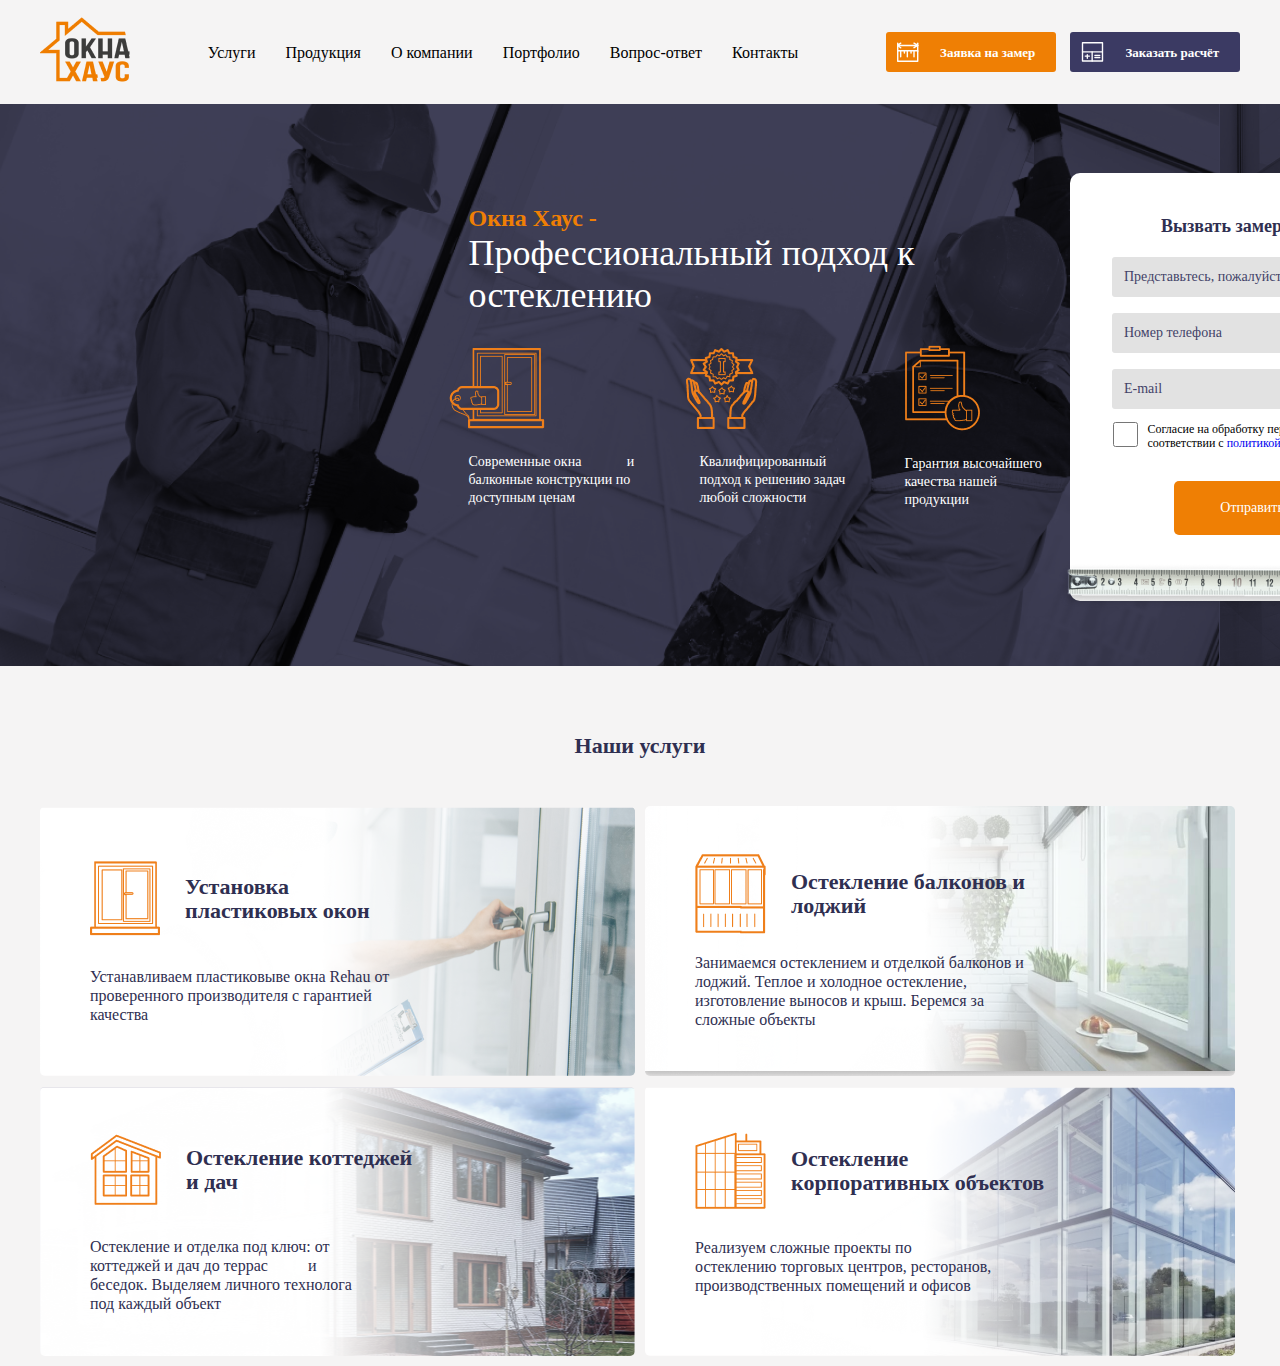
==== index.html @ d195add2 "refactor hw8" ====
<!doctype html>
<html lang="en">
<head>
    <meta charset="UTF-8">
    <meta name="viewport"
          content="width=device-width, user-scalable=no, initial-scale=1.0, maximum-scale=1.0, minimum-scale=1.0">
    <meta http-equiv="X-UA-Compatible" content="ie=edge">
    <title>Document</title>
    <link rel="stylesheet" href="./css/styles.css">
</head>
<body>
<header class="header">
    <div class="container">
        <div class="head ">
            <div class="logo"><img src="./img/1.png"></div>
            <nav class="navigation general">
                <a class="services general" href="#">Услуги</a>
                <a class="services general" href="#">Продукция</a>
                <a class="services general" href="#">О компании</a>
                <a class="services general" href="#">Портфолио</a>
                <a class="services general" href="#">Вопрос-ответ</a>
                <a class="services general" href="#">Контакты</a>
            </nav>
            <div class="icon general">
                <button class="measuring general"><img src="./img/1.svg"><span
                        class="measuring_text">Заявка на замер</span>
                </button>
                <button class="calculation general"><img src="./img/2.svg"><span class="calculation_text">Заказать расчёт</span>
                </button>
            </div>
        </div>
    </div>
</header>
<div class="barrel general">
    <div class="screensaver general">
        <div class="screensaver_left general">
            <div class="group general column">
                <div class="general__title-wrap">
                    <div class="head_text">Окна Хаус -
                        <br/>
                        <span class="head_text_differences">Профессиональный подход к остеклению</span>
                    </div>
                </div>
                <div class="general__items">
                    <div class="general__item">
                        <div><img class="pin" src="./img_1/3.png" alt=""></div>
                        <div><p class="p_text_1 advertisement">Современные окна&nbsp;&nbsp;&nbsp;&nbsp;&nbsp;&nbsp;&nbsp;&nbsp;&nbsp;&nbsp;&nbsp;&nbsp;
                            и балконные конструкции
                            по доступным ценам
                        </p></div>
                    </div>
                    <div class="general__item">
                        <div><img class="pin" src="./img_1/4.png" alt=""></div>
                        <div><p class="p_text_2 advertisement">Квалифицированный
                            подход к решению задач
                            любой сложности
                        </p></div>
                    </div>
                    <div class="general__item">
                        <div><img class="pin" src="./img_1/5.png" alt=""></div>
                        <div><p class="p_text_3 advertisement">Гарантия
                            высочайшего качества
                            нашей продукции
                        </p></div>
                    </div>
                </div>
            </div>
        </div>
        <div class="screensaver_right general"></div>
        <div class="window general">
            <div class="window_head x">Вызвать замерщика на дом</div>
            <div class="">
                <form action="">
                    <input class="form" type="text" value="Представьтесь, пожалуйста">
                </form>
            </div>
            <div class="">
                <form action="">
                    <input class="form" type="tel" value="Номер телефона">
                </form>
            </div>
            <div class="">
                <form action="">
                    <input class="form" type="email" value="E-mail">
                </form>
            </div>
            <div class="block_consent_to_processing general">
                <form class="" action="">
                    <input class="checkbox_consent_to_processing" type="checkbox">
                </form>
                <p class="consent_to_processing">Согласие на обработку персональных данных&nbsp;&nbsp;&nbsp;&nbsp;
                    &nbsp;&nbsp;&nbsp;&nbsp;&nbsp;&nbsp;&nbsp;&nbsp;&nbsp;&nbsp;&nbsp;&nbsp;&nbsp;&nbsp;&nbsp;&nbsp;
                    в соответствии с <a href="#"> политикой конфиденциальности</a></p>
            </div>
            <button type="submit" class="send_request">Отправить заявку</button>
            <div class="img_roulette"><img src="./img_1/6.png"></div>
            <div class="img_roulette_1"><img src="./img_1/7.png"></div>
        </div>
    </div>
</div>
<main class="main general">
    <div class="container">
        <section class="services-main">
            <h2 class="heading">Наши услуги</h2>
            <div class="banner general">
                <div class="banner_content top-left general">
                    <div class="left_part general_properties"><img class="imagery" src="./img/6.png">
                        <div>
                            <p class="header" style="width: 240px">Установка пластиковых окон</p>
                        </div>
                    </div>
                    <div class="indent_text">
                        <p class="text a">Устанавливаем пластиковыве окна
                            Rehau от проверенного производителя
                            с гарантией качества</p>
                    </div>
                </div>
                <div class="banner_content top-right">
                    <div class="right_part general_properties"><img class="imagery" src="./img/7.png">
                        <div>
                            <p class="header" style="width: 240px">Остекление балконов и лоджий</p>
                        </div>
                    </div>
                    <div class="indent_text">
                        <p class="text b">Занимаемся остеклением и отделкой
                            балконов и лоджий. Теплое и холодное
                            остекление, изготовление выносов и
                            крыш. Беремся за сложные объекты</p>
                    </div>
                </div>
                <div class="banner_content bottom-left">
                    <div class="left_part_bottom general_properties"><img class="imagery" src="./img/8.png">
                        <div>
                            <p class="header" style="width: 240px">Остекление коттеджей и дач</p>
                        </div>
                    </div>
                    <div class="indent_text">
                        <p class="text c">Остекление и отделка под ключ:
                            от коттеджей и дач до террас&nbsp;&nbsp;&nbsp;&nbsp;&nbsp;&nbsp;&nbsp;&nbsp;&nbsp; и
                            беседок. Выделяем личного
                            технолога под каждый объект</p>
                    </div>
                </div>
                <div class="banner_content bottom-right">
                    <div class="right_part_bottom general_properties"><img class="imagery" src="./img/9.png">
                        <div>
                            <p class="header" style="width: 280px">Остекление корпоративных объектов</p>
                        </div>
                    </div>
                    <div class="indent_text">
                        <p class="text d">Реализуем сложные проекты
                            по остеклению торговых центров,
                            ресторанов, производственных помещений
                            и офисов</p>
                    </div>
                </div>
            </div>
        </section>
    </div>
</main>
</body>
</html>
---- css/styles.css ----
* {
    margin: 0;
    padding: 0;
}

body {
    background-color: rgba(206, 201, 201, 0.2);
}

.general {
    display: flex;
}

.column {
    flex-direction: column;
    align-items: flex-start!important;
    margin-top: 100px;
}

.general__items {
    display: flex;
    align-items: center;
}

.general__item {
    margin-right: 10px;
}

.general__item:last-child {
    margin-right: 0;
}

.head {
    display: flex;
    justify-content: space-between;
}

.logo {
    margin-right: 45px;
    padding: 17px 0 17px;
}

.container {
    width: 1200px;
    margin: 0 auto;
}

.navigation {
    justify-content: space-between;
    margin-right: 25px;
}

.services {
    align-items: center;
    margin-right: 30px;
    font-family: Roboto;
    font-style: normal;
    font-weight: 400;
    font-size: 16px;
    line-height: 19px;
    color: black;
}

.services:hover {
    border-top: 3px solid #ef7f04;
    color: #ef7f04;
}

.icon {
    justify-content: space-around;
    align-items: center;
}

.measuring, .calculation {
    justify-content: space-around;
    align-items: center;
    width: 170px;
    height: 40px;
    font-family: Roboto;
    font-style: normal;
    font-weight: 700;
    font-size: 13px;
    line-height: 15px;
    color: white;
    border-radius: 3px;
    border-style: none;
}

.measuring {
    margin-right: 14px;
    background: #ef7f04;
}

.calculation {
    background: #3b3a63;
}

.measuring_text {
    padding-right: 10px;
}

.calculation_text {
    padding-right: 10px;
}

a {
    text-decoration: none;
}

.barrel {
    position: relative;
    width: 1920px;
    margin: 0 auto;
}

.screensaver_left {
    justify-content: flex-end;
    width: 1219px;
    height: 562px;
    background: url("../img_1/1.png");
    background-repeat: no-repeat;
    background-color: #3f3f57;
    background-blend-mode: multiply;
}

.screensaver_right {
    width: 701px;
    height: 562px;
    background: url("../img_1/2.png");
    background-repeat: no-repeat;
    background-color: #3f3f57;
    background-blend-mode: multiply;
}

.head_text {
    padding-left: 20px;
    width: 470px;
    height: 126px;
    font-family: Roboto;
    font-style: normal;
    font-weight: 700;
    font-size: 24px;
    line-height: 28px;
    color: #ef7f04;
}

.head_text_differences {
    font-family: Roboto;
    font-style: normal;
    font-weight: 100;
    font-size: 36px;
    line-height: 42px;
    color: white;
}

.advertisement {
    height: 60px;
    font-family: Roboto;
    font-style: normal;
    font-weight: 300;
    font-size: 14px;
    line-height: 18px;
    color: white;
}

.p_text_1 {
    margin: 0 25px 0 20px;
    width: 170px;
}

.p_text_2 {
    margin: 0 30px 0 15px;
    width: 165px;
}

.p_text_3 {
    width: 151px;
}

.group {
    flex-wrap: wrap;
    align-items: center;
    align-content: center;
    width: 700px;
    position: relative;
    left: -90px;
}

.pin {
    margin-right: 130px;
    margin-top: 15px;
    margin-bottom: 20px;
}

.window {
    box-sizing: border-box;
    position: absolute;
    top: 69px;
    right: 444px;
    flex-direction: column;
    align-items: center;
    padding-top: 43px;
    width: 406px;
    height: 428px;
    background-color: white;
    border-radius: 10px
}

.window_head {
    margin-bottom: 12px;
    font-family: Roboto;
    font-style: normal;
    font-weight: 700;
    font-size: 18px;
    line-height: 21px;
    color: #2f2f51;
}

.img_roulette {
    position: absolute;
    left: -87px;
    top: 350px;
}

.img_roulette_1 {
    position: absolute;
    left: 82.3%;
    top: 89.3%;
}

.form {
    box-sizing: border-box;
    margin: 8px;
    padding-left: 12px;
    width: 322px;
    height: 40px;
    font-family: Roboto;
    font-style: normal;
    font-weight: 350;
    font-size: 14px;
    line-height: 16px;
    color: #424268;
    background: #e2e2e2;
    border-radius: 3px;
    border: none;
}

.block_consent_to_processing {
    justify-content: center;
    box-sizing: border-box;
    position: relative;
    left: 18px;
    top: 5px;
}

.checkbox_consent_to_processing {
    margin-right: 10px;
    width: 25px;
    height: 25px;
}

.consent_to_processing {
    width: 322px;
    font-family: Roboto;
    font-style: normal;
    font-weight: 400;
    font-size: 12px;
    line-height: 14px;
    color: black;
}

.send_request {
    position: relative;
    top: 35px;
    width: 199px;
    height: 54px;
    font-family: Roboto;
    font-style: normal;
    font-weight: 500;
    font-size: 14px;
    line-height: 16px;
    color: white;
    background: #ef7f04;
    border-radius: 5px;
    border: none;
}

.container {
    width: 1200px;
    margin: 0 auto;
}

.heading {
    margin-top: 68px;
    margin-bottom: 48px;
    text-align: center;
}

.heading, .header {
    font-family: Roboto;
    font-style: normal;
    font-weight: 700;
    font-size: 22px;
    line-height: 24px;
    color: #2f2f51;
}

.text {
    font-family: Roboto;
    font-style: normal;
    font-weight: 400;
    font-size: 16px;
    line-height: 19px;
    color: #2f2f51;
}

.indent_text {
    margin-left: 50px;
}

.imagery {
    margin-right: 25px;
}

.main {
    flex-direction: column;
    align-items: center;
}

.banner {
    flex-wrap: wrap;
}

.banner_content {
    flex-direction: column;
    margin: 0 10px 10px 0;
    background-repeat: no-repeat;
    background-position: center;
    width: 50%;
    height: 270px;
    border-radius: 5px;
}

.banner_content:nth-of-type(2n) {
    margin-right: 0;
    width: calc(50% - 10px);
}

.banner_content:nth-of-type(2n + 1) {
    width: calc(50% - 5px);
}

.general_properties {
    display: flex;
    align-items: center;
}

.left_part {
    margin-top: 55px;
    margin-left: 50px;
    margin-bottom: 31px;
}

.right_part {
    margin-top: 48px;
    margin-left: 50px;
    margin-bottom: 19px;
}

.left_part_bottom {
    margin-top: 48px;
    margin-left: 50px;
    margin-bottom: 32px;
}

.right_part_bottom {
    margin-top: 46px;
    margin-left: 50px;
    margin-bottom: 29px;
}

.top-left {
    background-image: url('../img/2.png');
}

.top-right {
    background-image: url('../img/3.png');
}

.bottom-left {
    background-image: url('../img/4.png');
}

.bottom-right {
    background-image: url('../img/5.png');
}

.a {
    width: 300px;
}

.b {
    width: 330px;
}

.c {
    width: 265px;
}

.d {
    width: 300px;
}
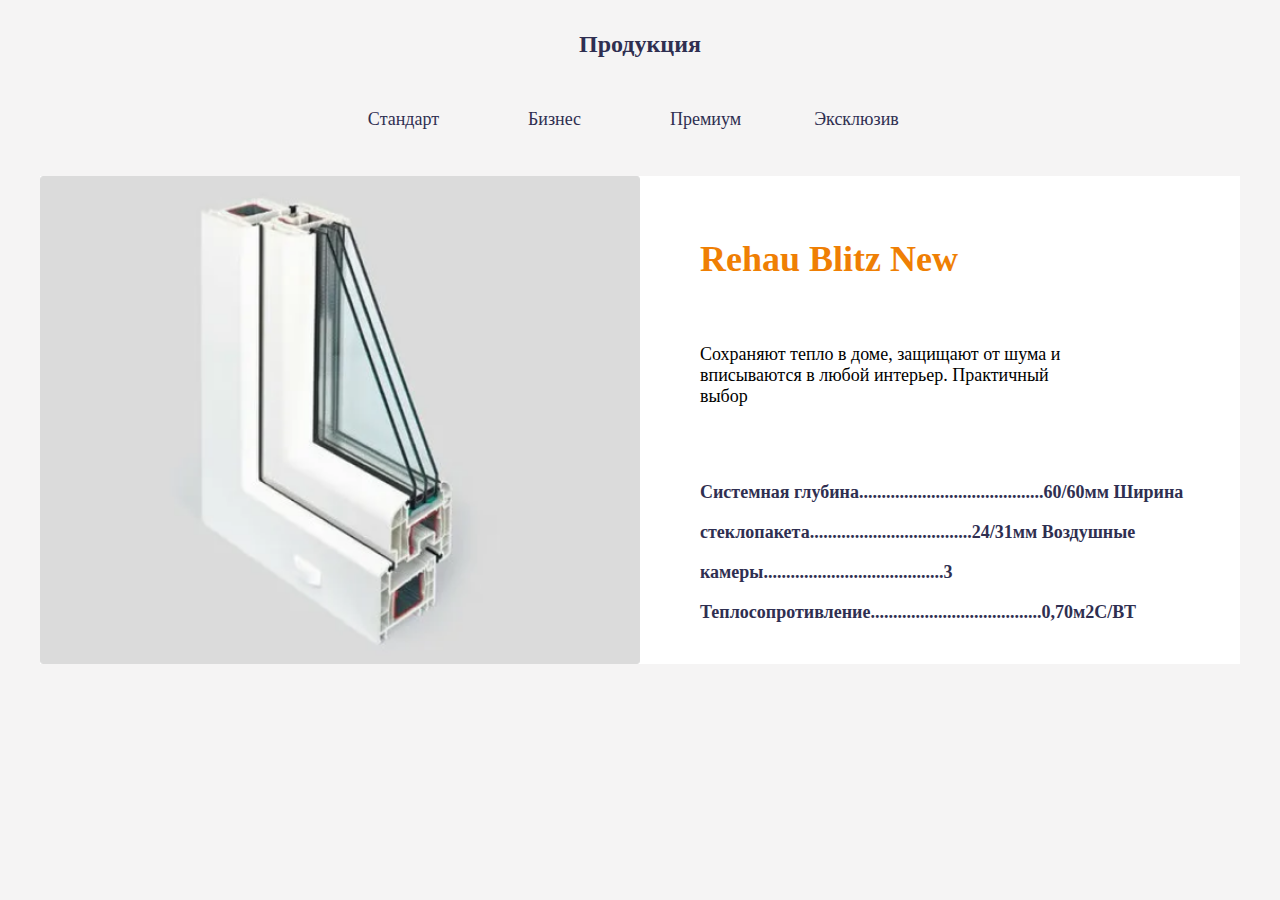
==== commit ab6d3985: "домашняя работа_9" ====
--- a/index.html
+++ b/index.html
@@ -9,154 +9,31 @@
     <link rel="stylesheet" href="./css/styles.css">
 </head>
 <body>
-<header class="header">
-    <div class="container">
-        <div class="head ">
-            <div class="logo"><img src="./img/1.png"></div>
-            <nav class="navigation general">
-                <a class="services general" href="#">Услуги</a>
-                <a class="services general" href="#">Продукция</a>
-                <a class="services general" href="#">О компании</a>
-                <a class="services general" href="#">Портфолио</a>
-                <a class="services general" href="#">Вопрос-ответ</a>
-                <a class="services general" href="#">Контакты</a>
-            </nav>
-            <div class="icon general">
-                <button class="measuring general"><img src="./img/1.svg"><span
-                        class="measuring_text">Заявка на замер</span>
-                </button>
-                <button class="calculation general"><img src="./img/2.svg"><span class="calculation_text">Заказать расчёт</span>
-                </button>
-            </div>
+<section class="box">
+    <div class="box-header">
+        <h1 class="box-header__heading">Продукция</h1>
+        <nav class="box-header__navigation">
+            <button class="box-header__navigation-option box-header__navigation-option_hover">Стандарт</button>
+            <button class="box-header__navigation-option box-header__navigation-option_hover">Бизнес</button>
+            <button class="box-header__navigation-option box-header__navigation-option_hover">Премиум</button>
+            <button class="box-header__navigation-option box-header__navigation-option_hover">Эксклюзив</button>
+        </nav>
+    </div>
+    <div class="img-specific">
+        <img class="img-specific-img" src="img/1.png">
+        <div class="img-specific-specific">
+            <h1 class="img-specific-specific__header">Rehau Blitz New</h1>
+            <p class="img-specific-specific__text">Сохраняют тепло в доме, защищают от шума и вписываются в любой
+                интерьер. Практичный выбор
+            </p>
+            <p class="img-specific-specific__spec">
+                Системная глубина.........................................60/60мм
+                Ширина стеклопакета....................................24/31мм
+                Воздушные камеры........................................3
+                Теплосопротивление......................................0,70м2С/ВТ
+            </p>
         </div>
     </div>
-</header>
-<div class="barrel general">
-    <div class="screensaver general">
-        <div class="screensaver_left general">
-            <div class="group general column">
-                <div class="general__title-wrap">
-                    <div class="head_text">Окна Хаус -
-                        <br/>
-                        <span class="head_text_differences">Профессиональный подход к остеклению</span>
-                    </div>
-                </div>
-                <div class="general__items">
-                    <div class="general__item">
-                        <div><img class="pin" src="./img_1/3.png" alt=""></div>
-                        <div><p class="p_text_1 advertisement">Современные окна&nbsp;&nbsp;&nbsp;&nbsp;&nbsp;&nbsp;&nbsp;&nbsp;&nbsp;&nbsp;&nbsp;&nbsp;
-                            и балконные конструкции
-                            по доступным ценам
-                        </p></div>
-                    </div>
-                    <div class="general__item">
-                        <div><img class="pin" src="./img_1/4.png" alt=""></div>
-                        <div><p class="p_text_2 advertisement">Квалифицированный
-                            подход к решению задач
-                            любой сложности
-                        </p></div>
-                    </div>
-                    <div class="general__item">
-                        <div><img class="pin" src="./img_1/5.png" alt=""></div>
-                        <div><p class="p_text_3 advertisement">Гарантия
-                            высочайшего качества
-                            нашей продукции
-                        </p></div>
-                    </div>
-                </div>
-            </div>
-        </div>
-        <div class="screensaver_right general"></div>
-        <div class="window general">
-            <div class="window_head x">Вызвать замерщика на дом</div>
-            <div class="">
-                <form action="">
-                    <input class="form" type="text" value="Представьтесь, пожалуйста">
-                </form>
-            </div>
-            <div class="">
-                <form action="">
-                    <input class="form" type="tel" value="Номер телефона">
-                </form>
-            </div>
-            <div class="">
-                <form action="">
-                    <input class="form" type="email" value="E-mail">
-                </form>
-            </div>
-            <div class="block_consent_to_processing general">
-                <form class="" action="">
-                    <input class="checkbox_consent_to_processing" type="checkbox">
-                </form>
-                <p class="consent_to_processing">Согласие на обработку персональных данных&nbsp;&nbsp;&nbsp;&nbsp;
-                    &nbsp;&nbsp;&nbsp;&nbsp;&nbsp;&nbsp;&nbsp;&nbsp;&nbsp;&nbsp;&nbsp;&nbsp;&nbsp;&nbsp;&nbsp;&nbsp;
-                    в соответствии с <a href="#"> политикой конфиденциальности</a></p>
-            </div>
-            <button type="submit" class="send_request">Отправить заявку</button>
-            <div class="img_roulette"><img src="./img_1/6.png"></div>
-            <div class="img_roulette_1"><img src="./img_1/7.png"></div>
-        </div>
-    </div>
-</div>
-<main class="main general">
-    <div class="container">
-        <section class="services-main">
-            <h2 class="heading">Наши услуги</h2>
-            <div class="banner general">
-                <div class="banner_content top-left general">
-                    <div class="left_part general_properties"><img class="imagery" src="./img/6.png">
-                        <div>
-                            <p class="header" style="width: 240px">Установка пластиковых окон</p>
-                        </div>
-                    </div>
-                    <div class="indent_text">
-                        <p class="text a">Устанавливаем пластиковыве окна
-                            Rehau от проверенного производителя
-                            с гарантией качества</p>
-                    </div>
-                </div>
-                <div class="banner_content top-right">
-                    <div class="right_part general_properties"><img class="imagery" src="./img/7.png">
-                        <div>
-                            <p class="header" style="width: 240px">Остекление балконов и лоджий</p>
-                        </div>
-                    </div>
-                    <div class="indent_text">
-                        <p class="text b">Занимаемся остеклением и отделкой
-                            балконов и лоджий. Теплое и холодное
-                            остекление, изготовление выносов и
-                            крыш. Беремся за сложные объекты</p>
-                    </div>
-                </div>
-                <div class="banner_content bottom-left">
-                    <div class="left_part_bottom general_properties"><img class="imagery" src="./img/8.png">
-                        <div>
-                            <p class="header" style="width: 240px">Остекление коттеджей и дач</p>
-                        </div>
-                    </div>
-                    <div class="indent_text">
-                        <p class="text c">Остекление и отделка под ключ:
-                            от коттеджей и дач до террас&nbsp;&nbsp;&nbsp;&nbsp;&nbsp;&nbsp;&nbsp;&nbsp;&nbsp; и
-                            беседок. Выделяем личного
-                            технолога под каждый объект</p>
-                    </div>
-                </div>
-                <div class="banner_content bottom-right">
-                    <div class="right_part_bottom general_properties"><img class="imagery" src="./img/9.png">
-                        <div>
-                            <p class="header" style="width: 280px">Остекление корпоративных объектов</p>
-                        </div>
-                    </div>
-                    <div class="indent_text">
-                        <p class="text d">Реализуем сложные проекты
-                            по остеклению торговых центров,
-                            ресторанов, производственных помещений
-                            и офисов</p>
-                    </div>
-                </div>
-            </div>
-        </section>
-    </div>
-</main>
+</section>
 </body>
 </html>--- a/css/styles.css
+++ b/css/styles.css
@@ -7,406 +7,101 @@
     background-color: rgba(206, 201, 201, 0.2);
 }
 
-.general {
+.box {
     display: flex;
-}
-
-.column {
     flex-direction: column;
-    align-items: flex-start!important;
-    margin-top: 100px;
-}
-
-.general__items {
-    display: flex;
-    align-items: center;
-}
-
-.general__item {
-    margin-right: 10px;
-}
-
-.general__item:last-child {
-    margin-right: 0;
-}
-
-.head {
-    display: flex;
-    justify-content: space-between;
-}
-
-.logo {
-    margin-right: 45px;
-    padding: 17px 0 17px;
-}
-
-.container {
     width: 1200px;
     margin: 0 auto;
 }
 
-.navigation {
-    justify-content: space-between;
-    margin-right: 25px;
+.box-header {
+    display: flex;
+    flex-direction: column;
+
 }
 
-.services {
-    align-items: center;
-    margin-right: 30px;
-    font-family: Roboto;
-    font-style: normal;
-    font-weight: 400;
-    font-size: 16px;
-    line-height: 19px;
-    color: black;
-}
-
-.services:hover {
-    border-top: 3px solid #ef7f04;
-    color: #ef7f04;
-}
-
-.icon {
-    justify-content: space-around;
-    align-items: center;
-}
-
-.measuring, .calculation {
-    justify-content: space-around;
-    align-items: center;
-    width: 170px;
-    height: 40px;
-    font-family: Roboto;
-    font-style: normal;
-    font-weight: 700;
-    font-size: 13px;
-    line-height: 15px;
-    color: white;
-    border-radius: 3px;
-    border-style: none;
-}
-
-.measuring {
-    margin-right: 14px;
-    background: #ef7f04;
-}
-
-.calculation {
-    background: #3b3a63;
-}
-
-.measuring_text {
-    padding-right: 10px;
-}
-
-.calculation_text {
-    padding-right: 10px;
-}
-
-a {
-    text-decoration: none;
-}
-
-.barrel {
-    position: relative;
-    width: 1920px;
-    margin: 0 auto;
-}
-
-.screensaver_left {
-    justify-content: flex-end;
-    width: 1219px;
-    height: 562px;
-    background: url("../img_1/1.png");
-    background-repeat: no-repeat;
-    background-color: #3f3f57;
-    background-blend-mode: multiply;
-}
-
-.screensaver_right {
-    width: 701px;
-    height: 562px;
-    background: url("../img_1/2.png");
-    background-repeat: no-repeat;
-    background-color: #3f3f57;
-    background-blend-mode: multiply;
-}
-
-.head_text {
-    padding-left: 20px;
-    width: 470px;
-    height: 126px;
+.box-header__heading {
+    text-align: center;
+    margin: 30px 0 42px;
     font-family: Roboto;
     font-style: normal;
     font-weight: 700;
     font-size: 24px;
     line-height: 28px;
-    color: #ef7f04;
+    color: #2f2f51;
 }
 
-.head_text_differences {
+.box-header__navigation {
+    display: flex;
+    justify-content: center;
+    margin-bottom: 37px;
+}
+
+.box-header__navigation-option {
+    margin-right: 20px;
+    width: 131px;
+    height: 39px;
+    background-color: rgba(245, 241, 241, 0.1);
+    border: none;
     font-family: Roboto;
     font-style: normal;
-    font-weight: 100;
-    font-size: 36px;
-    line-height: 42px;
-    color: white;
-}
-
-.advertisement {
-    height: 60px;
-    font-family: Roboto;
-    font-style: normal;
-    font-weight: 300;
-    font-size: 14px;
-    line-height: 18px;
-    color: white;
-}
-
-.p_text_1 {
-    margin: 0 25px 0 20px;
-    width: 170px;
-}
-
-.p_text_2 {
-    margin: 0 30px 0 15px;
-    width: 165px;
-}
-
-.p_text_3 {
-    width: 151px;
-}
-
-.group {
-    flex-wrap: wrap;
-    align-items: center;
-    align-content: center;
-    width: 700px;
-    position: relative;
-    left: -90px;
-}
-
-.pin {
-    margin-right: 130px;
-    margin-top: 15px;
-    margin-bottom: 20px;
-}
-
-.window {
-    box-sizing: border-box;
-    position: absolute;
-    top: 69px;
-    right: 444px;
-    flex-direction: column;
-    align-items: center;
-    padding-top: 43px;
-    width: 406px;
-    height: 428px;
-    background-color: white;
-    border-radius: 10px
-}
-
-.window_head {
-    margin-bottom: 12px;
-    font-family: Roboto;
-    font-style: normal;
-    font-weight: 700;
+    font-weight: 400;
     font-size: 18px;
     line-height: 21px;
     color: #2f2f51;
 }
 
-.img_roulette {
-    position: absolute;
-    left: -87px;
-    top: 350px;
+.box-header__navigation-option_hover:hover {
+    background: #ef7f04;
+    border-radius: 3px;
+    color: white;
 }
 
-.img_roulette_1 {
-    position: absolute;
-    left: 82.3%;
-    top: 89.3%;
+.img-specific {
+    display: flex;
+    background: white;
 }
 
-.form {
+.img-specific-img {
+    width: 50%;
+}
+
+.img-specific-specific {
+    display: flex;
+    flex-direction: column;
+    justify-content: space-around;
     box-sizing: border-box;
-    margin: 8px;
-    padding-left: 12px;
-    width: 322px;
-    height: 40px;
+    padding: 30px 0 0 60px;
+    width: 50%;
+}
+
+.img-specific-specific__header {
     font-family: Roboto;
     font-style: normal;
-    font-weight: 350;
-    font-size: 14px;
-    line-height: 16px;
-    color: #424268;
-    background: #e2e2e2;
-    border-radius: 3px;
-    border: none;
+    font-weight: 700;
+    font-size: 36px;
+    line-height: 42px;
+    color: #ef7f04;
 }
 
-.block_consent_to_processing {
-    justify-content: center;
-    box-sizing: border-box;
-    position: relative;
-    left: 18px;
-    top: 5px;
-}
-
-.checkbox_consent_to_processing {
-    margin-right: 10px;
-    width: 25px;
-    height: 25px;
-}
-
-.consent_to_processing {
-    width: 322px;
+.img-specific-specific__text {
+    width: 390px;
     font-family: Roboto;
     font-style: normal;
-    font-weight: 400;
-    font-size: 12px;
-    line-height: 14px;
+    font-weight: 300;
+    font-size: 18px;
+    line-height: 21px;
     color: black;
 }
 
-.send_request {
-    position: relative;
-    top: 35px;
-    width: 199px;
-    height: 54px;
-    font-family: Roboto;
-    font-style: normal;
-    font-weight: 500;
-    font-size: 14px;
-    line-height: 16px;
-    color: white;
-    background: #ef7f04;
-    border-radius: 5px;
-    border: none;
-}
-
-.container {
-    width: 1200px;
-    margin: 0 auto;
-}
-
-.heading {
-    margin-top: 68px;
-    margin-bottom: 48px;
-    text-align: center;
-}
-
-.heading, .header {
+.img-specific-specific__spec {
+    width: 500px;
     font-family: Roboto;
     font-style: normal;
     font-weight: 700;
-    font-size: 22px;
-    line-height: 24px;
+    font-size: 18px;
+    line-height: 40px;
     color: #2f2f51;
 }
 
-.text {
-    font-family: Roboto;
-    font-style: normal;
-    font-weight: 400;
-    font-size: 16px;
-    line-height: 19px;
-    color: #2f2f51;
-}
 
-.indent_text {
-    margin-left: 50px;
-}
-
-.imagery {
-    margin-right: 25px;
-}
-
-.main {
-    flex-direction: column;
-    align-items: center;
-}
-
-.banner {
-    flex-wrap: wrap;
-}
-
-.banner_content {
-    flex-direction: column;
-    margin: 0 10px 10px 0;
-    background-repeat: no-repeat;
-    background-position: center;
-    width: 50%;
-    height: 270px;
-    border-radius: 5px;
-}
-
-.banner_content:nth-of-type(2n) {
-    margin-right: 0;
-    width: calc(50% - 10px);
-}
-
-.banner_content:nth-of-type(2n + 1) {
-    width: calc(50% - 5px);
-}
-
-.general_properties {
-    display: flex;
-    align-items: center;
-}
-
-.left_part {
-    margin-top: 55px;
-    margin-left: 50px;
-    margin-bottom: 31px;
-}
-
-.right_part {
-    margin-top: 48px;
-    margin-left: 50px;
-    margin-bottom: 19px;
-}
-
-.left_part_bottom {
-    margin-top: 48px;
-    margin-left: 50px;
-    margin-bottom: 32px;
-}
-
-.right_part_bottom {
-    margin-top: 46px;
-    margin-left: 50px;
-    margin-bottom: 29px;
-}
-
-.top-left {
-    background-image: url('../img/2.png');
-}
-
-.top-right {
-    background-image: url('../img/3.png');
-}
-
-.bottom-left {
-    background-image: url('../img/4.png');
-}
-
-.bottom-right {
-    background-image: url('../img/5.png');
-}
-
-.a {
-    width: 300px;
-}
-
-.b {
-    width: 330px;
-}
-
-.c {
-    width: 265px;
-}
-
-.d {
-    width: 300px;
-}
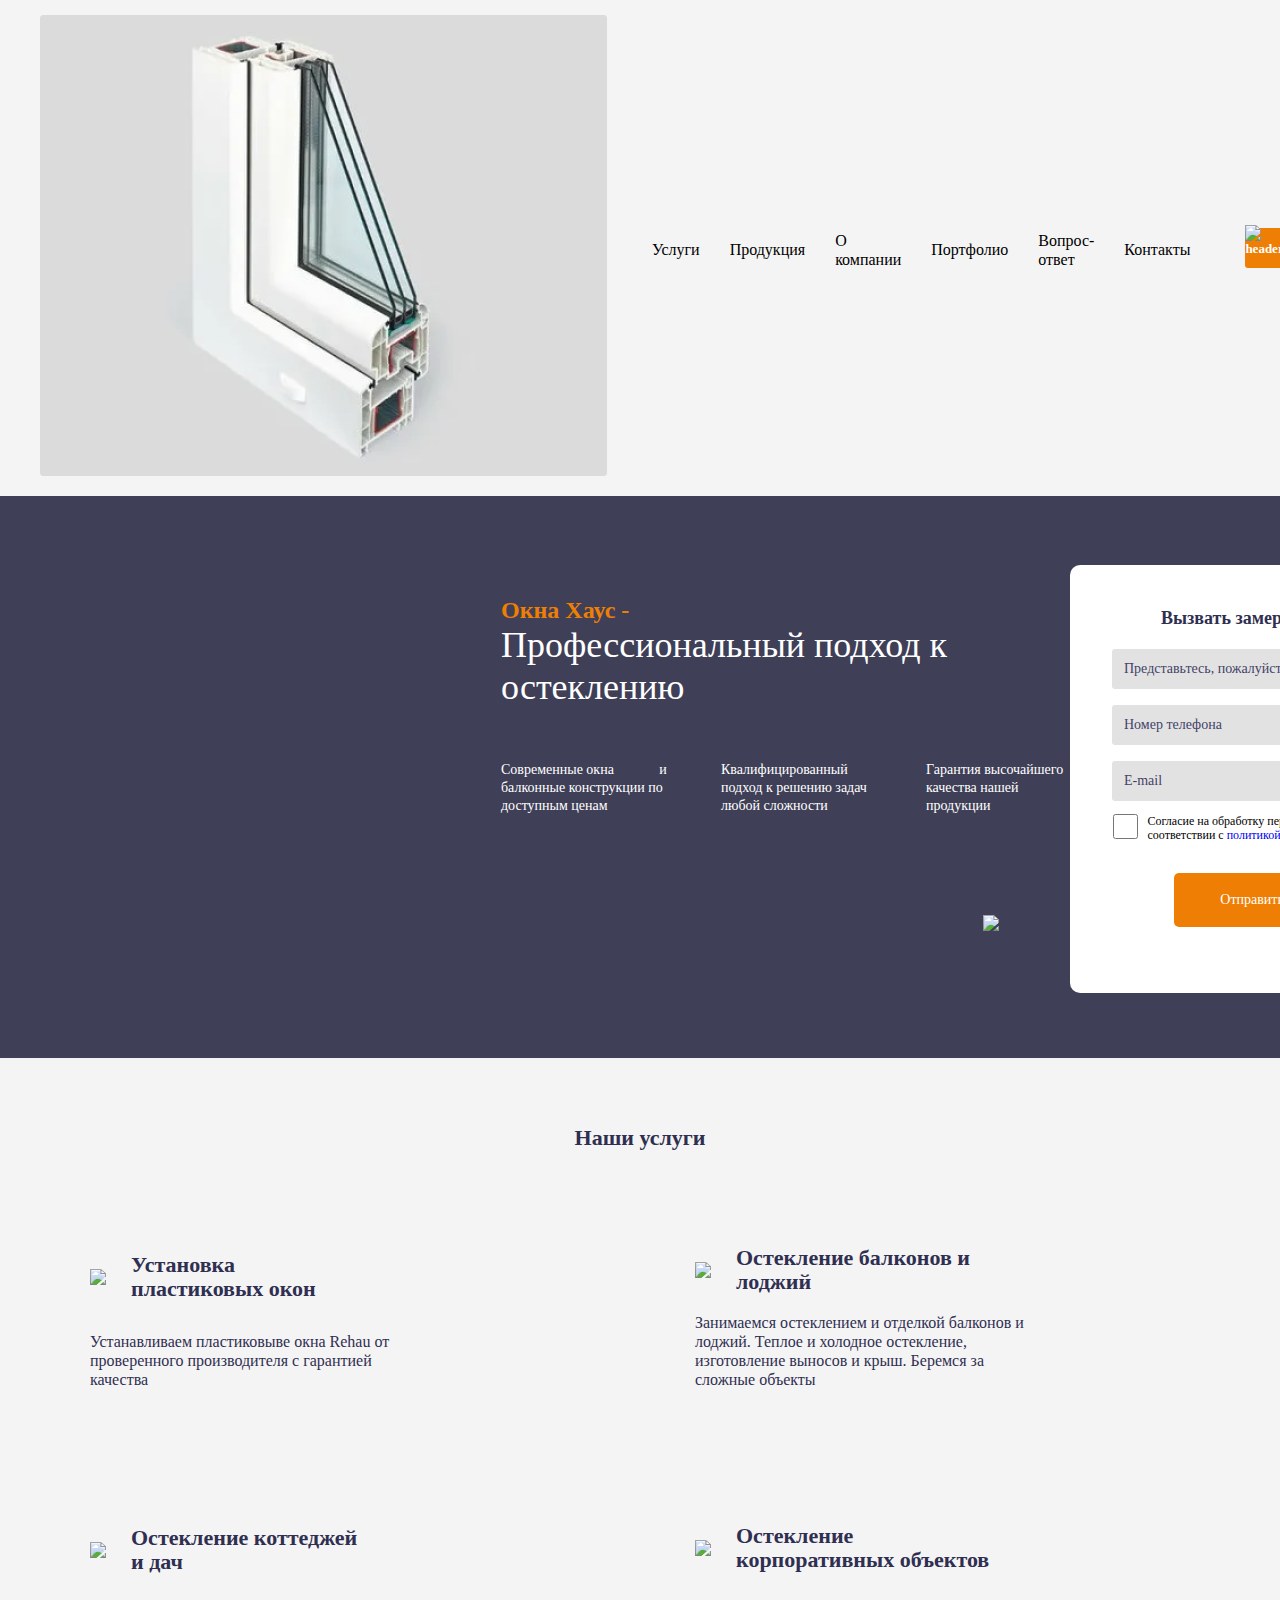
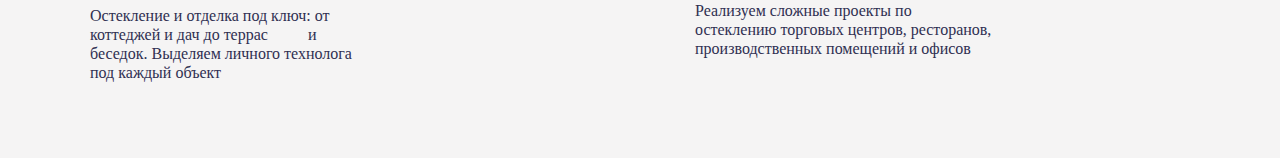
==== commit 76a7c675: "refactor header" ====
--- a/index.html
+++ b/index.html
@@ -9,31 +9,160 @@
     <link rel="stylesheet" href="./css/styles.css">
 </head>
 <body>
-<section class="box">
-    <div class="box-header">
-        <h1 class="box-header__heading">Продукция</h1>
-        <nav class="box-header__navigation">
-            <button class="box-header__navigation-option box-header__navigation-option_hover">Стандарт</button>
-            <button class="box-header__navigation-option box-header__navigation-option_hover">Бизнес</button>
-            <button class="box-header__navigation-option box-header__navigation-option_hover">Премиум</button>
-            <button class="box-header__navigation-option box-header__navigation-option_hover">Эксклюзив</button>
-        </nav>
-    </div>
-    <div class="img-specific">
-        <img class="img-specific-img" src="img/1.png">
-        <div class="img-specific-specific">
-            <h1 class="img-specific-specific__header">Rehau Blitz New</h1>
-            <p class="img-specific-specific__text">Сохраняют тепло в доме, защищают от шума и вписываются в любой
-                интерьер. Практичный выбор
-            </p>
-            <p class="img-specific-specific__spec">
-                Системная глубина.........................................60/60мм
-                Ширина стеклопакета....................................24/31мм
-                Воздушные камеры........................................3
-                Теплосопротивление......................................0,70м2С/ВТ
-            </p>
+<header class="header">
+    <div class="container">
+        <div class="header__wrapper">
+            <div class="header__logo"><img src="./img/1.png"></div>
+            <nav class="header__navigation">
+                <a class="header__navigation-services" href="#">Услуги</a>
+                <a class="header__navigation-services" href="#">Продукция</a>
+                <a class="header__navigation-services" href="#">О компании</a>
+                <a class="header__navigation-services" href="#">Портфолио</a>
+                <a class="header__navigation-services" href="#">Вопрос-ответ</a>
+                <a class="header__navigation-services" href="#">Контакты</a>
+            </nav>
+            <div class="header__icon">
+                <button class="header__measuring header__measuring--orange">
+                    <img alt="header__measuring-image" src="./img/1.svg">
+                    <span
+                        class="header__measuring-text">Заявка на замер
+                    </span>
+                </button>
+                <button class="header__measuring header__measuring--purple">
+                    <img alt="header__measuring-image" src="./img/2.svg">
+                    <span class="header__measuring-text">Заказать расчёт
+                    </span>
+                </button>
+            </div>
         </div>
     </div>
-</section>
+</header>
+<div class="barrel general">
+    <div class="screensaver general">
+        <div class="screensaver_left general">
+            <div class="group general column">
+                <div class="general__title-wrap">
+                    <div class="head_text">Окна Хаус -
+                        <br/>
+                        <span class="head_text_differences">Профессиональный подход к остеклению</span>
+                    </div>
+                </div>
+                <div class="general__items">
+                    <div class="general__item">
+                        <div><img class="pin" src="./img_1/3.png" alt=""></div>
+                        <div><p class="p_text_1 advertisement">Современные окна&nbsp;&nbsp;&nbsp;&nbsp;&nbsp;&nbsp;&nbsp;&nbsp;&nbsp;&nbsp;&nbsp;&nbsp;
+                            и балконные конструкции
+                            по доступным ценам
+                        </p></div>
+                    </div>
+                    <div class="general__item">
+                        <div><img class="pin" src="./img_1/4.png" alt=""></div>
+                        <div><p class="p_text_2 advertisement">Квалифицированный
+                            подход к решению задач
+                            любой сложности
+                        </p></div>
+                    </div>
+                    <div class="general__item">
+                        <div><img class="pin" src="./img_1/5.png" alt=""></div>
+                        <div><p class="p_text_3 advertisement">Гарантия
+                            высочайшего качества
+                            нашей продукции
+                        </p></div>
+                    </div>
+                </div>
+            </div>
+        </div>
+        <div class="screensaver_right general"></div>
+        <div class="window general">
+            <div class="window_head x">Вызвать замерщика на дом</div>
+            <div class="">
+                <form action="">
+                    <input class="form" type="text" value="Представьтесь, пожалуйста">
+                </form>
+            </div>
+            <div class="">
+                <form action="">
+                    <input class="form" type="tel" value="Номер телефона">
+                </form>
+            </div>
+            <div class="">
+                <form action="">
+                    <input class="form" type="email" value="E-mail">
+                </form>
+            </div>
+            <div class="block_consent_to_processing general">
+                <form class="" action="">
+                    <input class="checkbox_consent_to_processing" type="checkbox">
+                </form>
+                <p class="consent_to_processing">Согласие на обработку персональных данных&nbsp;&nbsp;&nbsp;&nbsp;
+                    &nbsp;&nbsp;&nbsp;&nbsp;&nbsp;&nbsp;&nbsp;&nbsp;&nbsp;&nbsp;&nbsp;&nbsp;&nbsp;&nbsp;&nbsp;&nbsp;
+                    в соответствии с <a href="#"> политикой конфиденциальности</a></p>
+            </div>
+            <button type="submit" class="send_request">Отправить заявку</button>
+            <div class="img_roulette"><img src="./img_1/6.png"></div>
+            <div class="img_roulette_1"><img src="./img_1/7.png"></div>
+        </div>
+    </div>
+</div>
+<main class="main general">
+    <div class="container">
+        <section class="services-main">
+            <h2 class="heading">Наши услуги</h2>
+            <div class="banner general">
+                <div class="banner_content top-left general">
+                    <div class="left_part general_properties"><img class="imagery" src="./img/6.png">
+                        <div>
+                            <p class="header" style="width: 240px">Установка пластиковых окон</p>
+                        </div>
+                    </div>
+                    <div class="indent_text">
+                        <p class="text a">Устанавливаем пластиковыве окна
+                            Rehau от проверенного производителя
+                            с гарантией качества</p>
+                    </div>
+                </div>
+                <div class="banner_content top-right">
+                    <div class="right_part general_properties"><img class="imagery" src="./img/7.png">
+                        <div>
+                            <p class="header" style="width: 240px">Остекление балконов и лоджий</p>
+                        </div>
+                    </div>
+                    <div class="indent_text">
+                        <p class="text b">Занимаемся остеклением и отделкой
+                            балконов и лоджий. Теплое и холодное
+                            остекление, изготовление выносов и
+                            крыш. Беремся за сложные объекты</p>
+                    </div>
+                </div>
+                <div class="banner_content bottom-left">
+                    <div class="left_part_bottom general_properties"><img class="imagery" src="./img/8.png">
+                        <div>
+                            <p class="header" style="width: 240px">Остекление коттеджей и дач</p>
+                        </div>
+                    </div>
+                    <div class="indent_text">
+                        <p class="text c">Остекление и отделка под ключ:
+                            от коттеджей и дач до террас&nbsp;&nbsp;&nbsp;&nbsp;&nbsp;&nbsp;&nbsp;&nbsp;&nbsp; и
+                            беседок. Выделяем личного
+                            технолога под каждый объект</p>
+                    </div>
+                </div>
+                <div class="banner_content bottom-right">
+                    <div class="right_part_bottom general_properties"><img class="imagery" src="./img/9.png">
+                        <div>
+                            <p class="header" style="width: 280px">Остекление корпоративных объектов</p>
+                        </div>
+                    </div>
+                    <div class="indent_text">
+                        <p class="text d">Реализуем сложные проекты
+                            по остеклению торговых центров,
+                            ресторанов, производственных помещений
+                            и офисов</p>
+                    </div>
+                </div>
+            </div>
+        </section>
+    </div>
+</main>
 </body>
 </html>--- a/css/styles.css
+++ b/css/styles.css
@@ -7,101 +7,410 @@
     background-color: rgba(206, 201, 201, 0.2);
 }
 
-.box {
-    display: flex;
+.general {
+    display: flex;
+}
+
+.column {
     flex-direction: column;
+    align-items: flex-start!important;
+    margin-top: 100px;
+}
+
+.general__items {
+    display: flex;
+    align-items: center;
+}
+
+.general__item {
+    margin-right: 10px;
+}
+
+.general__item:last-child {
+    margin-right: 0;
+}
+
+.header__wrapper {
+    display: flex;
+    align-items: center;
+    justify-content: space-between;
+}
+
+.header__logo {
+    margin-right: 45px;
+    padding: 15px 0 15px;
+}
+
+.container {
     width: 1200px;
     margin: 0 auto;
 }
 
-.box-header {
-    display: flex;
-    flex-direction: column;
-
-}
-
-.box-header__heading {
-    text-align: center;
-    margin: 30px 0 42px;
+.header__navigation {
+    display: flex;
+    justify-content: space-between;
+    height: 100px;
+    margin-right: 25px;
+}
+
+.header__navigation-services {
+    display: flex;
+    align-items: center;
+    margin-right: 30px;
+    font-family: Roboto;
+    font-style: normal;
+    font-weight: 400;
+    font-size: 16px;
+    line-height: 19px;
+    color: black;
+    border-top: 3px solid transparent;
+}
+
+.header__navigation-services:hover {
+    border-top: 3px solid #ef7f04;
+    color: #ef7f04;
+}
+
+.header__icon {
+    display: flex;
+    justify-content: space-around;
+    align-items: center;
+}
+
+.header__measuring {
+    display: flex;
+    justify-content: space-around;
+    align-items: center;
+    width: 170px;
+    height: 40px;
+    font-family: Roboto;
+    font-style: normal;
+    font-weight: 700;
+    font-size: 13px;
+    line-height: 15px;
+    color: white;
+    border-radius: 3px;
+    border-style: none;
+}
+
+
+.header__measuring--orange {
+    margin-right: 14px;
+    background: #ef7f04;
+}
+
+.header__measuring--purple {
+    background: #3b3a63;
+}
+
+.header__measuring-text {
+    padding-right: 10px;
+}
+
+a {
+    text-decoration: none;
+}
+
+.barrel {
+    position: relative;
+    width: 1920px;
+    margin: 0 auto;
+}
+
+.screensaver_left {
+    justify-content: flex-end;
+    width: 1219px;
+    height: 562px;
+    background: url("../img_1/1.png");
+    background-repeat: no-repeat;
+    background-color: #3f3f57;
+    background-blend-mode: multiply;
+}
+
+.screensaver_right {
+    width: 701px;
+    height: 562px;
+    background: url("../img_1/2.png");
+    background-repeat: no-repeat;
+    background-color: #3f3f57;
+    background-blend-mode: multiply;
+}
+
+.head_text {
+    padding-left: 20px;
+    width: 470px;
+    height: 126px;
     font-family: Roboto;
     font-style: normal;
     font-weight: 700;
     font-size: 24px;
     line-height: 28px;
-    color: #2f2f51;
-}
-
-.box-header__navigation {
-    display: flex;
-    justify-content: center;
-    margin-bottom: 37px;
-}
-
-.box-header__navigation-option {
-    margin-right: 20px;
-    width: 131px;
-    height: 39px;
-    background-color: rgba(245, 241, 241, 0.1);
-    border: none;
-    font-family: Roboto;
-    font-style: normal;
-    font-weight: 400;
+    color: #ef7f04;
+}
+
+.head_text_differences {
+    font-family: Roboto;
+    font-style: normal;
+    font-weight: 100;
+    font-size: 36px;
+    line-height: 42px;
+    color: white;
+}
+
+.advertisement {
+    height: 60px;
+    font-family: Roboto;
+    font-style: normal;
+    font-weight: 300;
+    font-size: 14px;
+    line-height: 18px;
+    color: white;
+}
+
+.p_text_1 {
+    margin: 0 25px 0 20px;
+    width: 170px;
+}
+
+.p_text_2 {
+    margin: 0 30px 0 15px;
+    width: 165px;
+}
+
+.p_text_3 {
+    width: 151px;
+}
+
+.group {
+    flex-wrap: wrap;
+    align-items: center;
+    align-content: center;
+    width: 700px;
+    position: relative;
+    left: -90px;
+}
+
+.pin {
+    margin-right: 130px;
+    margin-top: 15px;
+    margin-bottom: 20px;
+}
+
+.window {
+    box-sizing: border-box;
+    position: absolute;
+    top: 69px;
+    right: 444px;
+    flex-direction: column;
+    align-items: center;
+    padding-top: 43px;
+    width: 406px;
+    height: 428px;
+    background-color: white;
+    border-radius: 10px
+}
+
+.window_head {
+    margin-bottom: 12px;
+    font-family: Roboto;
+    font-style: normal;
+    font-weight: 700;
     font-size: 18px;
     line-height: 21px;
     color: #2f2f51;
 }
 
-.box-header__navigation-option_hover:hover {
+.img_roulette {
+    position: absolute;
+    left: -87px;
+    top: 350px;
+}
+
+.img_roulette_1 {
+    position: absolute;
+    left: 82.3%;
+    top: 89.3%;
+}
+
+.form {
+    box-sizing: border-box;
+    margin: 8px;
+    padding-left: 12px;
+    width: 322px;
+    height: 40px;
+    font-family: Roboto;
+    font-style: normal;
+    font-weight: 350;
+    font-size: 14px;
+    line-height: 16px;
+    color: #424268;
+    background: #e2e2e2;
+    border-radius: 3px;
+    border: none;
+}
+
+.block_consent_to_processing {
+    justify-content: center;
+    box-sizing: border-box;
+    position: relative;
+    left: 18px;
+    top: 5px;
+}
+
+.checkbox_consent_to_processing {
+    margin-right: 10px;
+    width: 25px;
+    height: 25px;
+}
+
+.consent_to_processing {
+    width: 322px;
+    font-family: Roboto;
+    font-style: normal;
+    font-weight: 400;
+    font-size: 12px;
+    line-height: 14px;
+    color: black;
+}
+
+.send_request {
+    position: relative;
+    top: 35px;
+    width: 199px;
+    height: 54px;
+    font-family: Roboto;
+    font-style: normal;
+    font-weight: 500;
+    font-size: 14px;
+    line-height: 16px;
+    color: white;
     background: #ef7f04;
-    border-radius: 3px;
-    color: white;
-}
-
-.img-specific {
-    display: flex;
-    background: white;
-}
-
-.img-specific-img {
+    border-radius: 5px;
+    border: none;
+}
+
+.container {
+    width: 1200px;
+    margin: 0 auto;
+}
+
+.heading {
+    margin-top: 68px;
+    margin-bottom: 48px;
+    text-align: center;
+}
+
+.heading, .header {
+    font-family: Roboto;
+    font-style: normal;
+    font-weight: 700;
+    font-size: 22px;
+    line-height: 24px;
+    color: #2f2f51;
+}
+
+.text {
+    font-family: Roboto;
+    font-style: normal;
+    font-weight: 400;
+    font-size: 16px;
+    line-height: 19px;
+    color: #2f2f51;
+}
+
+.indent_text {
+    margin-left: 50px;
+}
+
+.imagery {
+    margin-right: 25px;
+}
+
+.main {
+    flex-direction: column;
+    align-items: center;
+}
+
+.banner {
+    flex-wrap: wrap;
+}
+
+.banner_content {
+    flex-direction: column;
+    margin: 0 10px 10px 0;
+    background-repeat: no-repeat;
+    background-position: center;
     width: 50%;
-}
-
-.img-specific-specific {
-    display: flex;
-    flex-direction: column;
-    justify-content: space-around;
-    box-sizing: border-box;
-    padding: 30px 0 0 60px;
-    width: 50%;
-}
-
-.img-specific-specific__header {
-    font-family: Roboto;
-    font-style: normal;
-    font-weight: 700;
-    font-size: 36px;
-    line-height: 42px;
-    color: #ef7f04;
-}
-
-.img-specific-specific__text {
-    width: 390px;
-    font-family: Roboto;
-    font-style: normal;
-    font-weight: 300;
-    font-size: 18px;
-    line-height: 21px;
-    color: black;
-}
-
-.img-specific-specific__spec {
-    width: 500px;
-    font-family: Roboto;
-    font-style: normal;
-    font-weight: 700;
-    font-size: 18px;
-    line-height: 40px;
-    color: #2f2f51;
-}
-
-
+    height: 270px;
+    border-radius: 5px;
+}
+
+.banner_content:nth-of-type(2n) {
+    margin-right: 0;
+    width: calc(50% - 10px);
+}
+
+.banner_content:nth-of-type(2n + 1) {
+    width: calc(50% - 5px);
+}
+
+.general_properties {
+    display: flex;
+    align-items: center;
+}
+
+.left_part {
+    margin-top: 55px;
+    margin-left: 50px;
+    margin-bottom: 31px;
+}
+
+.right_part {
+    margin-top: 48px;
+    margin-left: 50px;
+    margin-bottom: 19px;
+}
+
+.left_part_bottom {
+    margin-top: 48px;
+    margin-left: 50px;
+    margin-bottom: 32px;
+}
+
+.right_part_bottom {
+    margin-top: 46px;
+    margin-left: 50px;
+    margin-bottom: 29px;
+}
+
+.top-left {
+    background-image: url('../img/2.png');
+}
+
+.top-right {
+    background-image: url('../img/3.png');
+}
+
+.bottom-left {
+    background-image: url('../img/4.png');
+}
+
+.bottom-right {
+    background-image: url('../img/5.png');
+}
+
+.a {
+    width: 300px;
+}
+
+.b {
+    width: 330px;
+}
+
+.c {
+    width: 265px;
+}
+
+.d {
+    width: 300px;
+}
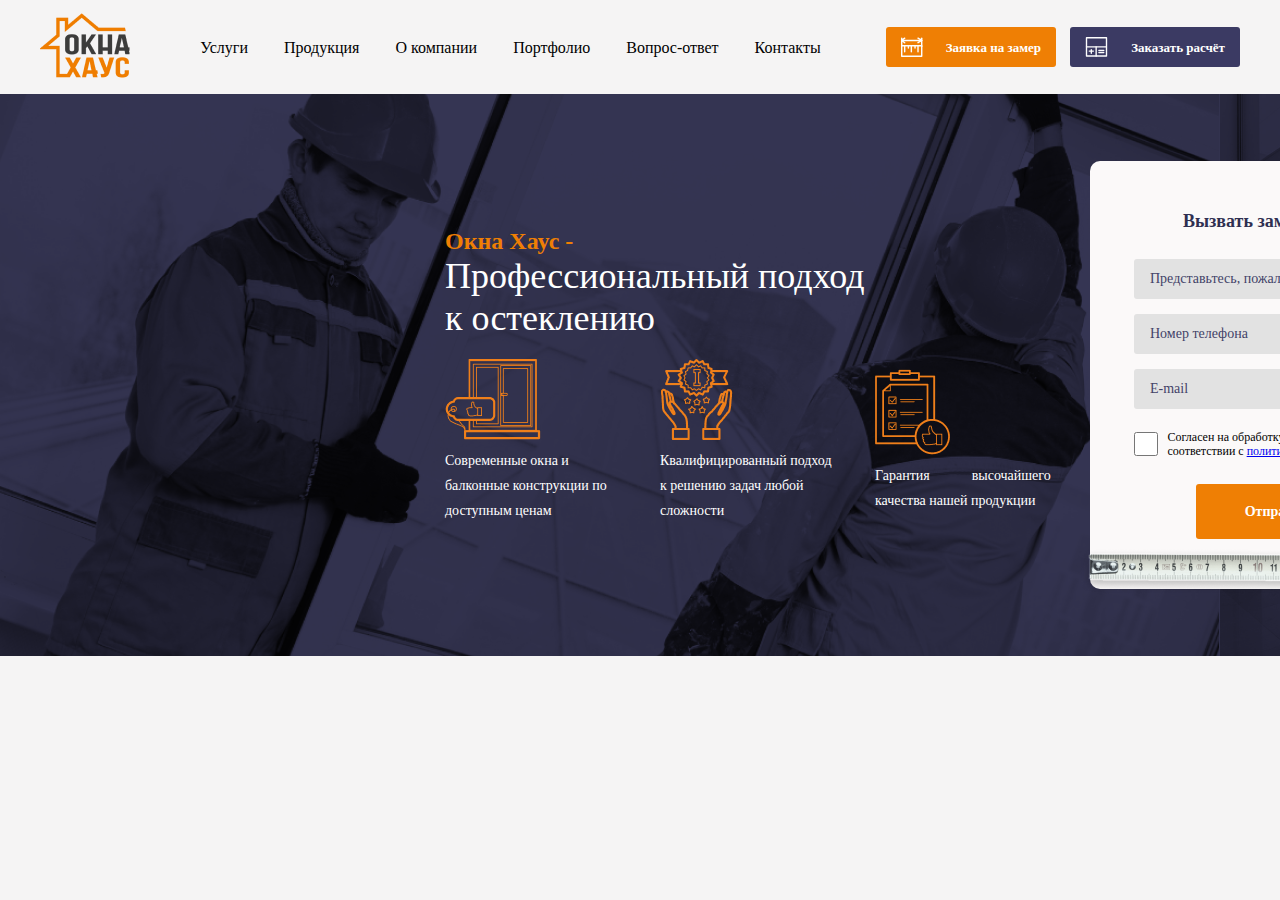
==== commit f86e4a60: "домашняя работа_10" ====
--- a/index.html
+++ b/index.html
@@ -6,163 +6,69 @@
           content="width=device-width, user-scalable=no, initial-scale=1.0, maximum-scale=1.0, minimum-scale=1.0">
     <meta http-equiv="X-UA-Compatible" content="ie=edge">
     <title>Document</title>
-    <link rel="stylesheet" href="./css/styles.css">
+    <link rel="stylesheet" href="css/styles.css">
 </head>
 <body>
 <header class="header">
-    <div class="container">
-        <div class="header__wrapper">
-            <div class="header__logo"><img src="./img/1.png"></div>
-            <nav class="header__navigation">
-                <a class="header__navigation-services" href="#">Услуги</a>
-                <a class="header__navigation-services" href="#">Продукция</a>
-                <a class="header__navigation-services" href="#">О компании</a>
-                <a class="header__navigation-services" href="#">Портфолио</a>
-                <a class="header__navigation-services" href="#">Вопрос-ответ</a>
-                <a class="header__navigation-services" href="#">Контакты</a>
-            </nav>
-            <div class="header__icon">
-                <button class="header__measuring header__measuring--orange">
-                    <img alt="header__measuring-image" src="./img/1.svg">
-                    <span
-                        class="header__measuring-text">Заявка на замер
-                    </span>
-                </button>
-                <button class="header__measuring header__measuring--purple">
-                    <img alt="header__measuring-image" src="./img/2.svg">
-                    <span class="header__measuring-text">Заказать расчёт
-                    </span>
-                </button>
+    <div class="header__border general">
+        <div class="header__logo"><img src="img/1.png" alt="логотип"></div>
+        <ul class="header__navigation general">
+            <li class="header__navigation-item general"><a class="header__navigation-item-a" href="#">Услуги</a></li>
+            <li class="header__navigation-item general"><a class="header__navigation-item-a" href="#">Продукция</a></li>
+            <li class="header__navigation-item general"><a class="header__navigation-item-a" href="#">О компании</a>
+            </li>
+            <li class="header__navigation-item general"><a class="header__navigation-item-a" href="#">Портфолио</a></li>
+            <li class="header__navigation-item general"><a class="header__navigation-item-a" href="#">Вопрос-ответ</a>
+            </li>
+            <li class="header__navigation-item general"><a class="header__navigation-item-a" href="#">Контакты</a></li>
+        </ul>
+        <div class="header__button general">
+            <button class="header__button-measuring general"><img src="img/1.svg">Заявка на замер</button>
+            <button class="header__button-calculation general"><img src="img/2.svg">Заказать расчёт</button>
+        </div>
+    </div>
+</header>
+<main class="main">
+    <div class="main__show general">
+        <div class="main__show-section general">
+            <div class="main__show-left">
+                <div class="main__show-heading">
+                    <p class="main__show-heading--orange">Окна Хаус -</p>
+                    <p class="main__show-heading--white"> Профессиональный подход</p>
+                    <p class="main__show-heading--white"> к остеклению</p>
+                </div>
+                <div class="main__show-logo general">
+                    <div class="main__show-logo-text">
+                        <div><img src="img/3.png"></div>
+                        <p>Современные окна и балконные конструкции по доступным ценам</p>
+                    </div>
+                    <div class="main__show-logo-text">
+                        <div><img src="img/4.png"></div>
+                        <p>Квалифицированный подход к решению задач любой сложности</p></div>
+                    <div class="main__show-logo-text">
+                        <div><img src="img/5.png"></div>
+                        <p>Гарантия&nbsp;&nbsp;&nbsp;&nbsp;&nbsp;&nbsp;&nbsp;&nbsp;&nbsp;&nbsp;&nbsp; высочайшего
+                            качества нашей продукции</p></div>
+                </div>
+            </div>
+            <div class="main__show-right">
+                <div class="main__show-right-heading">Вызвать замерщика на дом</div>
+                <form class="main__show-right-form">
+                    <input class="main__show-right-input" type="text" value="Представьтесь, пожалуйста">
+                    <input class="main__show-right-input" type="text" value="Номер телефона">
+                    <input class="main__show-right-input" type="text" value="E-mail">
+                    <div class="main__show-right-agree"><input class="main__show-right-agree-text" type="checkbox">
+                        <p>Согласен на обработку персональных данных
+                            в соответствии с <a href="#">политикой конфиденциальности</a></p>
+                    </div>
+                    <input class="main__show-right-input main__show-right-input--orange " type="submit"
+                           value="Отправить заявку">
+                </form>
+                <img class="main__show-right-roulette" src="img/6.png">
+                <img class="main__show-right-roulette--orange" src="img/7.png">
             </div>
         </div>
     </div>
-</header>
-<div class="barrel general">
-    <div class="screensaver general">
-        <div class="screensaver_left general">
-            <div class="group general column">
-                <div class="general__title-wrap">
-                    <div class="head_text">Окна Хаус -
-                        <br/>
-                        <span class="head_text_differences">Профессиональный подход к остеклению</span>
-                    </div>
-                </div>
-                <div class="general__items">
-                    <div class="general__item">
-                        <div><img class="pin" src="./img_1/3.png" alt=""></div>
-                        <div><p class="p_text_1 advertisement">Современные окна&nbsp;&nbsp;&nbsp;&nbsp;&nbsp;&nbsp;&nbsp;&nbsp;&nbsp;&nbsp;&nbsp;&nbsp;
-                            и балконные конструкции
-                            по доступным ценам
-                        </p></div>
-                    </div>
-                    <div class="general__item">
-                        <div><img class="pin" src="./img_1/4.png" alt=""></div>
-                        <div><p class="p_text_2 advertisement">Квалифицированный
-                            подход к решению задач
-                            любой сложности
-                        </p></div>
-                    </div>
-                    <div class="general__item">
-                        <div><img class="pin" src="./img_1/5.png" alt=""></div>
-                        <div><p class="p_text_3 advertisement">Гарантия
-                            высочайшего качества
-                            нашей продукции
-                        </p></div>
-                    </div>
-                </div>
-            </div>
-        </div>
-        <div class="screensaver_right general"></div>
-        <div class="window general">
-            <div class="window_head x">Вызвать замерщика на дом</div>
-            <div class="">
-                <form action="">
-                    <input class="form" type="text" value="Представьтесь, пожалуйста">
-                </form>
-            </div>
-            <div class="">
-                <form action="">
-                    <input class="form" type="tel" value="Номер телефона">
-                </form>
-            </div>
-            <div class="">
-                <form action="">
-                    <input class="form" type="email" value="E-mail">
-                </form>
-            </div>
-            <div class="block_consent_to_processing general">
-                <form class="" action="">
-                    <input class="checkbox_consent_to_processing" type="checkbox">
-                </form>
-                <p class="consent_to_processing">Согласие на обработку персональных данных&nbsp;&nbsp;&nbsp;&nbsp;
-                    &nbsp;&nbsp;&nbsp;&nbsp;&nbsp;&nbsp;&nbsp;&nbsp;&nbsp;&nbsp;&nbsp;&nbsp;&nbsp;&nbsp;&nbsp;&nbsp;
-                    в соответствии с <a href="#"> политикой конфиденциальности</a></p>
-            </div>
-            <button type="submit" class="send_request">Отправить заявку</button>
-            <div class="img_roulette"><img src="./img_1/6.png"></div>
-            <div class="img_roulette_1"><img src="./img_1/7.png"></div>
-        </div>
-    </div>
-</div>
-<main class="main general">
-    <div class="container">
-        <section class="services-main">
-            <h2 class="heading">Наши услуги</h2>
-            <div class="banner general">
-                <div class="banner_content top-left general">
-                    <div class="left_part general_properties"><img class="imagery" src="./img/6.png">
-                        <div>
-                            <p class="header" style="width: 240px">Установка пластиковых окон</p>
-                        </div>
-                    </div>
-                    <div class="indent_text">
-                        <p class="text a">Устанавливаем пластиковыве окна
-                            Rehau от проверенного производителя
-                            с гарантией качества</p>
-                    </div>
-                </div>
-                <div class="banner_content top-right">
-                    <div class="right_part general_properties"><img class="imagery" src="./img/7.png">
-                        <div>
-                            <p class="header" style="width: 240px">Остекление балконов и лоджий</p>
-                        </div>
-                    </div>
-                    <div class="indent_text">
-                        <p class="text b">Занимаемся остеклением и отделкой
-                            балконов и лоджий. Теплое и холодное
-                            остекление, изготовление выносов и
-                            крыш. Беремся за сложные объекты</p>
-                    </div>
-                </div>
-                <div class="banner_content bottom-left">
-                    <div class="left_part_bottom general_properties"><img class="imagery" src="./img/8.png">
-                        <div>
-                            <p class="header" style="width: 240px">Остекление коттеджей и дач</p>
-                        </div>
-                    </div>
-                    <div class="indent_text">
-                        <p class="text c">Остекление и отделка под ключ:
-                            от коттеджей и дач до террас&nbsp;&nbsp;&nbsp;&nbsp;&nbsp;&nbsp;&nbsp;&nbsp;&nbsp; и
-                            беседок. Выделяем личного
-                            технолога под каждый объект</p>
-                    </div>
-                </div>
-                <div class="banner_content bottom-right">
-                    <div class="right_part_bottom general_properties"><img class="imagery" src="./img/9.png">
-                        <div>
-                            <p class="header" style="width: 280px">Остекление корпоративных объектов</p>
-                        </div>
-                    </div>
-                    <div class="indent_text">
-                        <p class="text d">Реализуем сложные проекты
-                            по остеклению торговых центров,
-                            ресторанов, производственных помещений
-                            и офисов</p>
-                    </div>
-                </div>
-            </div>
-        </section>
-    </div>
 </main>
 </body>
-</html>+</html>
--- a/css/styles.css
+++ b/css/styles.css
@@ -1,6 +1,7 @@
 * {
     margin: 0;
     padding: 0;
+    box-sizing: border-box;
 }
 
 body {
@@ -9,78 +10,55 @@
 
 .general {
     display: flex;
-}
-
-.column {
-    flex-direction: column;
-    align-items: flex-start!important;
-    margin-top: 100px;
-}
-
-.general__items {
-    display: flex;
+    justify-content: space-between;
     align-items: center;
 }
 
-.general__item {
-    margin-right: 10px;
-}
-
-.general__item:last-child {
-    margin-right: 0;
-}
-
-.header__wrapper {
-    display: flex;
-    align-items: center;
-    justify-content: space-between;
+.header__border {
+    width: 1200px;
+    margin: 0 auto;
 }
 
 .header__logo {
-    margin-right: 45px;
-    padding: 15px 0 15px;
-}
-
-.container {
-    width: 1200px;
-    margin: 0 auto;
-}
-
-.header__navigation {
-    display: flex;
-    justify-content: space-between;
-    height: 100px;
-    margin-right: 25px;
-}
-
-.header__navigation-services {
-    display: flex;
-    align-items: center;
+    margin-right: 35px;
+}
+
+.header__navigation-item {
     margin-right: 30px;
+    list-style-type: none;
+    height: 94px;
+    border: 3px solid rgba(247, 244, 244, 0.2);
+}
+
+.header__navigation-item:hover {
+    border-top: 3px solid #ef7f04;
+}
+
+.header__navigation-item-a {
+    text-decoration: none;
     font-family: Roboto;
     font-style: normal;
     font-weight: 400;
     font-size: 16px;
     line-height: 19px;
     color: black;
-    border-top: 3px solid transparent;
-}
-
-.header__navigation-services:hover {
-    border-top: 3px solid #ef7f04;
+}
+
+.header__navigation-item-a:hover {
     color: #ef7f04;
 }
 
-.header__icon {
-    display: flex;
-    justify-content: space-around;
-    align-items: center;
-}
-
-.header__measuring {
-    display: flex;
-    justify-content: space-around;
-    align-items: center;
+.header__button-measuring {
+    margin-right: 14px;
+    background: #ef7f04;
+}
+
+.header__button-calculation {
+    background: #3b3a63;
+}
+
+.header__button-calculation, .header__button-measuring {
+    padding: 15px;
     width: 170px;
     height: 40px;
     font-family: Roboto;
@@ -93,53 +71,32 @@
     border-style: none;
 }
 
-
-.header__measuring--orange {
-    margin-right: 14px;
-    background: #ef7f04;
-}
-
-.header__measuring--purple {
-    background: #3b3a63;
-}
-
-.header__measuring-text {
-    padding-right: 10px;
-}
-
-a {
-    text-decoration: none;
-}
-
-.barrel {
-    position: relative;
+.main__show {
+    margin: 0 auto;
     width: 1920px;
-    margin: 0 auto;
-}
-
-.screensaver_left {
-    justify-content: flex-end;
-    width: 1219px;
     height: 562px;
-    background: url("../img_1/1.png");
-    background-repeat: no-repeat;
-    background-color: #3f3f57;
+    background: url("../img/2.png");
     background-blend-mode: multiply;
-}
-
-.screensaver_right {
-    width: 701px;
-    height: 562px;
-    background: url("../img_1/2.png");
-    background-repeat: no-repeat;
-    background-color: #3f3f57;
-    background-blend-mode: multiply;
-}
-
-.head_text {
-    padding-left: 20px;
-    width: 470px;
-    height: 126px;
+    background-color: #353553;
+}
+
+.main__show-section {
+    width: 1050px;
+    margin: 0 auto;
+}
+
+.main__show-left {
+    display: flex;
+    flex-direction: column;
+    padding-left: 10px;
+}
+
+.main__show-heading {
+    display: flex;
+    flex-direction: column;
+}
+
+.main__show-heading--orange {
     font-family: Roboto;
     font-style: normal;
     font-weight: 700;
@@ -148,70 +105,46 @@
     color: #ef7f04;
 }
 
-.head_text_differences {
+.main__show-heading--white {
     font-family: Roboto;
     font-style: normal;
     font-weight: 100;
     font-size: 36px;
     line-height: 42px;
-    color: white;
-}
-
-.advertisement {
-    height: 60px;
+    color: #ffffff;
+}
+
+.main__show-logo {
+    margin-top: 20px;
+}
+
+.main__show-logo-text {
+    display: flex;
+    flex-direction: column;
+    width: 180px;
+    margin-right: 35px;
     font-family: Roboto;
     font-style: normal;
     font-weight: 300;
     font-size: 14px;
-    line-height: 18px;
+    line-height: 25px;
     color: white;
 }
 
-.p_text_1 {
-    margin: 0 25px 0 20px;
-    width: 170px;
-}
-
-.p_text_2 {
-    margin: 0 30px 0 15px;
-    width: 165px;
-}
-
-.p_text_3 {
-    width: 151px;
-}
-
-.group {
-    flex-wrap: wrap;
+.main__show-right {
+    display: flex;
+    flex-direction: column;
     align-items: center;
-    align-content: center;
-    width: 700px;
     position: relative;
-    left: -90px;
-}
-
-.pin {
-    margin-right: 130px;
-    margin-top: 15px;
-    margin-bottom: 20px;
-}
-
-.window {
-    box-sizing: border-box;
-    position: absolute;
-    top: 69px;
-    right: 444px;
-    flex-direction: column;
-    align-items: center;
-    padding-top: 43px;
-    width: 406px;
+    padding: 50px;
+    width: 410px;
     height: 428px;
-    background-color: white;
-    border-radius: 10px
-}
-
-.window_head {
-    margin-bottom: 12px;
+    background: #fbf9f9;
+    border-radius: 10px;
+}
+
+.main__show-right-heading {
+    margin-bottom: 27px;
     font-family: Roboto;
     font-style: normal;
     font-weight: 700;
@@ -220,197 +153,67 @@
     color: #2f2f51;
 }
 
-.img_roulette {
-    position: absolute;
-    left: -87px;
-    top: 350px;
-}
-
-.img_roulette_1 {
-    position: absolute;
-    left: 82.3%;
-    top: 89.3%;
-}
-
-.form {
-    box-sizing: border-box;
-    margin: 8px;
-    padding-left: 12px;
+.main__show-right-form {
+    display: flex;
+    flex-direction: column;
+}
+
+.main__show-right-input {
+    margin-bottom: 15px;
+    padding-left: 16px;
     width: 322px;
     height: 40px;
     font-family: Roboto;
     font-style: normal;
-    font-weight: 350;
+    font-weight: 400;
     font-size: 14px;
     line-height: 16px;
     color: #424268;
+    border-style: none;
     background: #e2e2e2;
     border-radius: 3px;
-    border: none;
-}
-
-.block_consent_to_processing {
-    justify-content: center;
-    box-sizing: border-box;
-    position: relative;
-    left: 18px;
-    top: 5px;
-}
-
-.checkbox_consent_to_processing {
-    margin-right: 10px;
-    width: 25px;
-    height: 25px;
-}
-
-.consent_to_processing {
+}
+
+.main__show-right-agree {
+    display: flex;
+    align-items: center;
+    margin-bottom: 20px;
     width: 322px;
     font-family: Roboto;
     font-style: normal;
     font-weight: 400;
     font-size: 12px;
     line-height: 14px;
-    color: black;
-}
-
-.send_request {
-    position: relative;
-    top: 35px;
+}
+
+.main__show-right-agree-text {
+    width: 40px;
+    height: 40px;
+    margin-right: 10px;
+}
+
+.main__show-right-input--orange {
     width: 199px;
-    height: 54px;
-    font-family: Roboto;
-    font-style: normal;
-    font-weight: 500;
+    height: 55px;
+    margin: 0 auto;
+    background: #ef7f04;
+    font-family: Roboto;
+    font-style: normal;
+    font-weight: 700;
     font-size: 14px;
     line-height: 16px;
     color: white;
-    background: #ef7f04;
-    border-radius: 5px;
-    border: none;
-}
-
-.container {
-    width: 1200px;
-    margin: 0 auto;
-}
-
-.heading {
-    margin-top: 68px;
-    margin-bottom: 48px;
-    text-align: center;
-}
-
-.heading, .header {
-    font-family: Roboto;
-    font-style: normal;
-    font-weight: 700;
-    font-size: 22px;
-    line-height: 24px;
-    color: #2f2f51;
-}
-
-.text {
-    font-family: Roboto;
-    font-style: normal;
-    font-weight: 400;
-    font-size: 16px;
-    line-height: 19px;
-    color: #2f2f51;
-}
-
-.indent_text {
-    margin-left: 50px;
-}
-
-.imagery {
-    margin-right: 25px;
-}
-
-.main {
-    flex-direction: column;
-    align-items: center;
-}
-
-.banner {
-    flex-wrap: wrap;
-}
-
-.banner_content {
-    flex-direction: column;
-    margin: 0 10px 10px 0;
-    background-repeat: no-repeat;
-    background-position: center;
-    width: 50%;
-    height: 270px;
-    border-radius: 5px;
-}
-
-.banner_content:nth-of-type(2n) {
-    margin-right: 0;
-    width: calc(50% - 10px);
-}
-
-.banner_content:nth-of-type(2n + 1) {
-    width: calc(50% - 5px);
-}
-
-.general_properties {
-    display: flex;
-    align-items: center;
-}
-
-.left_part {
-    margin-top: 55px;
-    margin-left: 50px;
-    margin-bottom: 31px;
-}
-
-.right_part {
-    margin-top: 48px;
-    margin-left: 50px;
-    margin-bottom: 19px;
-}
-
-.left_part_bottom {
-    margin-top: 48px;
-    margin-left: 50px;
-    margin-bottom: 32px;
-}
-
-.right_part_bottom {
-    margin-top: 46px;
-    margin-left: 50px;
-    margin-bottom: 29px;
-}
-
-.top-left {
-    background-image: url('../img/2.png');
-}
-
-.top-right {
-    background-image: url('../img/3.png');
-}
-
-.bottom-left {
-    background-image: url('../img/4.png');
-}
-
-.bottom-right {
-    background-image: url('../img/5.png');
-}
-
-.a {
-    width: 300px;
-}
-
-.b {
-    width: 330px;
-}
-
-.c {
-    width: 265px;
-}
-
-.d {
-    width: 300px;
-}
+    border-radius: 3px;
+}
+
+.main__show-right-roulette {
+    position: absolute;
+    top: 81%;
+    right: -32%;
+}
+
+.main__show-right-roulette--orange {
+    position: absolute;
+    top: 88.5%;
+    right: -5.73%;
+}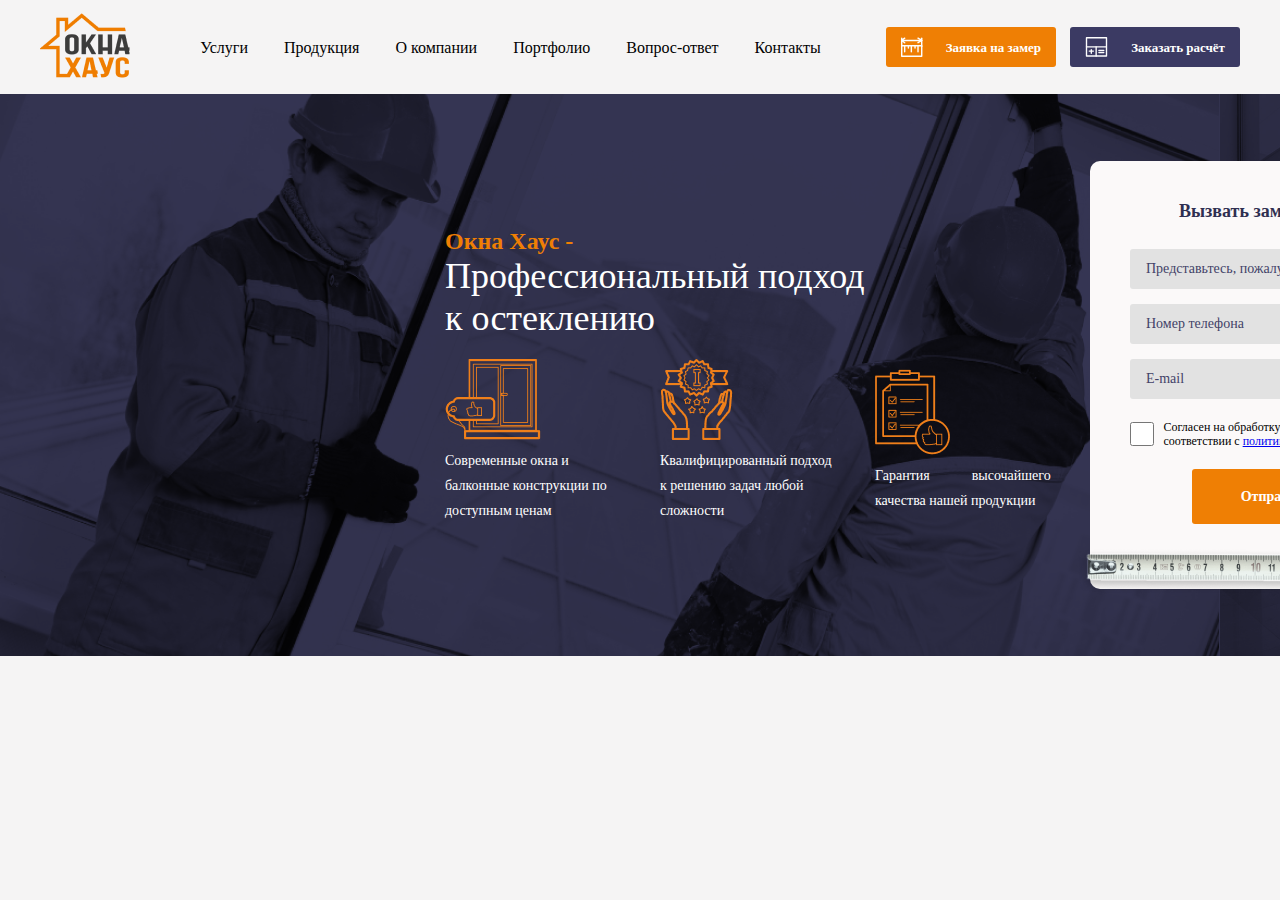
==== commit c74ad498: "работа над ошибками" ====
--- a/index.html
+++ b/index.html
@@ -10,65 +10,63 @@
 </head>
 <body>
 <header class="header">
-    <div class="header__border general">
-        <div class="header__logo"><img src="img/1.png" alt="логотип"></div>
-        <ul class="header__navigation general">
-            <li class="header__navigation-item general"><a class="header__navigation-item-a" href="#">Услуги</a></li>
-            <li class="header__navigation-item general"><a class="header__navigation-item-a" href="#">Продукция</a></li>
-            <li class="header__navigation-item general"><a class="header__navigation-item-a" href="#">О компании</a>
-            </li>
-            <li class="header__navigation-item general"><a class="header__navigation-item-a" href="#">Портфолио</a></li>
-            <li class="header__navigation-item general"><a class="header__navigation-item-a" href="#">Вопрос-ответ</a>
-            </li>
-            <li class="header__navigation-item general"><a class="header__navigation-item-a" href="#">Контакты</a></li>
+    <div class="header-border header-border--size">
+        <div class="header-logo"><img src="img/1.png" alt="логотип"></div>
+        <ul class="header-navigation">
+            <li class="header-navigation__item"><a class="header-navigation__go" href="#">Услуги</a></li>
+            <li class="header-navigation__item"><a class="header-navigation__go" href="#">Продукция</a></li>
+            <li class="header-navigation__item"><a class="header-navigation__go" href="#">О компании</a></li>
+            <li class="header-navigation__item"><a class="header-navigation__go" href="#">Портфолио</a></li>
+            <li class="header-navigation__item"><a class="header-navigation__go" href="#">Вопрос-ответ</a></li>
+            <li class="header-navigation__item"><a class="header-navigation__go" href="#">Контакты</a></li>
         </ul>
-        <div class="header__button general">
-            <button class="header__button-measuring general"><img src="img/1.svg">Заявка на замер</button>
-            <button class="header__button-calculation general"><img src="img/2.svg">Заказать расчёт</button>
+        <div class="header-button header-button--flexbox">
+            <button class="header-button__measuring"><img src="img/1.svg">Заявка на замер</button>
+            <button class="header-button__calculation"><img src="img/2.svg">Заказать расчёт</button>
         </div>
     </div>
 </header>
-<main class="main">
-    <div class="main__show general">
-        <div class="main__show-section general">
-            <div class="main__show-left">
-                <div class="main__show-heading">
-                    <p class="main__show-heading--orange">Окна Хаус -</p>
-                    <p class="main__show-heading--white"> Профессиональный подход</p>
-                    <p class="main__show-heading--white"> к остеклению</p>
+<div class="start">
+    <div class="start-show start-show--size">
+        <div class="start-section">
+            <div class="start-left">
+                <div class="start-left__heading">
+                    <p class="start-left__string  start-left__string--orange">Окна Хаус -</p>
+                    <p class="start-left__string  start-left__string--white"> Профессиональный подход</p>
+                    <p class="start-left__string  start-left__string--white"> к остеклению</p>
                 </div>
-                <div class="main__show-logo general">
-                    <div class="main__show-logo-text">
+                <div class="start-logo start-logo--flexbox">
+                    <div class="start-logo__text">
                         <div><img src="img/3.png"></div>
                         <p>Современные окна и балконные конструкции по доступным ценам</p>
                     </div>
-                    <div class="main__show-logo-text">
+                    <div class="start-logo__text">
                         <div><img src="img/4.png"></div>
                         <p>Квалифицированный подход к решению задач любой сложности</p></div>
-                    <div class="main__show-logo-text">
+                    <div class="start-logo__text">
                         <div><img src="img/5.png"></div>
                         <p>Гарантия&nbsp;&nbsp;&nbsp;&nbsp;&nbsp;&nbsp;&nbsp;&nbsp;&nbsp;&nbsp;&nbsp; высочайшего
                             качества нашей продукции</p></div>
                 </div>
             </div>
-            <div class="main__show-right">
-                <div class="main__show-right-heading">Вызвать замерщика на дом</div>
-                <form class="main__show-right-form">
-                    <input class="main__show-right-input" type="text" value="Представьтесь, пожалуйста">
-                    <input class="main__show-right-input" type="text" value="Номер телефона">
-                    <input class="main__show-right-input" type="text" value="E-mail">
-                    <div class="main__show-right-agree"><input class="main__show-right-agree-text" type="checkbox">
+            <div class="start-right">
+                <div class="start-right__heading">Вызвать замерщика на дом</div>
+                <form class="start-right-form">
+                    <input class="start-right__input" type="text" value="Представьтесь, пожалуйста">
+                    <input class="start-right__input" type="text" value="Номер телефона">
+                    <input class="start-right__input" type="text" value="E-mail">
+                    <div class="start-right__agree"><input class="start-right__agree-text" type="checkbox">
                         <p>Согласен на обработку персональных данных
                             в соответствии с <a href="#">политикой конфиденциальности</a></p>
                     </div>
-                    <input class="main__show-right-input main__show-right-input--orange " type="submit"
+                    <input class="start-right__input start-right__input--orange " type="submit"
                            value="Отправить заявку">
                 </form>
-                <img class="main__show-right-roulette" src="img/6.png">
-                <img class="main__show-right-roulette--orange" src="img/7.png">
+                <img class="start-right__roulette" src="img/6.png">
+                <img class="start-right__roulette-coloring start-right__roulette-coloring--orange" src="img/7.png">
             </div>
         </div>
     </div>
-</main>
+</div>
 </body>
 </html>
--- a/css/styles.css
+++ b/css/styles.css
@@ -14,27 +14,39 @@
     align-items: center;
 }
 
-.header__border {
+.header-border--size {
     width: 1200px;
     margin: 0 auto;
-}
-
-.header__logo {
+    display: flex;
+    justify-content: space-between;
+    align-items: center;
+}
+
+.header-logo {
     margin-right: 35px;
 }
 
-.header__navigation-item {
+.header-navigation {
+    display: flex;
+    justify-content: space-between;
+    align-items: center;
+}
+
+.header-navigation__item {
+    display: flex;
+    justify-content: space-between;
+    align-items: center;
     margin-right: 30px;
     list-style-type: none;
     height: 94px;
     border: 3px solid rgba(247, 244, 244, 0.2);
 }
 
-.header__navigation-item:hover {
+.header-navigation__item:hover {
     border-top: 3px solid #ef7f04;
 }
 
-.header__navigation-item-a {
+.header-navigation__go {
     text-decoration: none;
     font-family: Roboto;
     font-style: normal;
@@ -44,20 +56,29 @@
     color: black;
 }
 
-.header__navigation-item-a:hover {
+.header-button--flexbox {
+    display: flex;
+    justify-content: space-between;
+    align-items: center;
+}
+
+.header-navigation__go:hover {
     color: #ef7f04;
 }
 
-.header__button-measuring {
+.header-button__measuring {
     margin-right: 14px;
     background: #ef7f04;
 }
 
-.header__button-calculation {
+.header-button__calculation {
     background: #3b3a63;
 }
 
-.header__button-calculation, .header__button-measuring {
+.header-button__calculation, .header-button__measuring {
+    display: flex;
+    justify-content: space-between;
+    align-items: center;
     padding: 15px;
     width: 170px;
     height: 40px;
@@ -71,7 +92,10 @@
     border-style: none;
 }
 
-.main__show {
+.start-show--size {
+    display: flex;
+    justify-content: space-between;
+    align-items: center;
     margin: 0 auto;
     width: 1920px;
     height: 562px;
@@ -80,23 +104,26 @@
     background-color: #353553;
 }
 
-.main__show-section {
+.start-section {
+    display: flex;
+    justify-content: space-between;
+    align-items: center;
     width: 1050px;
     margin: 0 auto;
 }
 
-.main__show-left {
+.start-left {
     display: flex;
     flex-direction: column;
     padding-left: 10px;
 }
 
-.main__show-heading {
-    display: flex;
-    flex-direction: column;
-}
-
-.main__show-heading--orange {
+.start-left__heading {
+    display: flex;
+    flex-direction: column;
+}
+
+.start-left__string--orange {
     font-family: Roboto;
     font-style: normal;
     font-weight: 700;
@@ -105,7 +132,7 @@
     color: #ef7f04;
 }
 
-.main__show-heading--white {
+.start-left__string--white {
     font-family: Roboto;
     font-style: normal;
     font-weight: 100;
@@ -114,11 +141,14 @@
     color: #ffffff;
 }
 
-.main__show-logo {
+.start-logo--flexbox {
+    display: flex;
+    justify-content: space-between;
+    align-items: center;
     margin-top: 20px;
 }
 
-.main__show-logo-text {
+.start-logo__text {
     display: flex;
     flex-direction: column;
     width: 180px;
@@ -131,19 +161,19 @@
     color: white;
 }
 
-.main__show-right {
+.start-right {
     display: flex;
     flex-direction: column;
     align-items: center;
     position: relative;
-    padding: 50px;
+    padding: 40px;
     width: 410px;
     height: 428px;
     background: #fbf9f9;
     border-radius: 10px;
 }
 
-.main__show-right-heading {
+.start-right__heading {
     margin-bottom: 27px;
     font-family: Roboto;
     font-style: normal;
@@ -153,12 +183,12 @@
     color: #2f2f51;
 }
 
-.main__show-right-form {
-    display: flex;
-    flex-direction: column;
-}
-
-.main__show-right-input {
+.start-right-form {
+    display: flex;
+    flex-direction: column;
+}
+
+.start-right__input {
     margin-bottom: 15px;
     padding-left: 16px;
     width: 322px;
@@ -174,10 +204,10 @@
     border-radius: 3px;
 }
 
-.main__show-right-agree {
-    display: flex;
-    align-items: center;
-    margin-bottom: 20px;
+.start-right__agree {
+    display: flex;
+    align-items: center;
+    margin-bottom: 15px;
     width: 322px;
     font-family: Roboto;
     font-style: normal;
@@ -186,13 +216,13 @@
     line-height: 14px;
 }
 
-.main__show-right-agree-text {
+.start-right__agree-text {
     width: 40px;
     height: 40px;
     margin-right: 10px;
 }
 
-.main__show-right-input--orange {
+.start-right__input--orange {
     width: 199px;
     height: 55px;
     margin: 0 auto;
@@ -206,14 +236,14 @@
     border-radius: 3px;
 }
 
-.main__show-right-roulette {
+.start-right__roulette {
     position: absolute;
     top: 81%;
-    right: -32%;
-}
-
-.main__show-right-roulette--orange {
+    right: -34%;
+}
+
+.start-right__roulette-coloring--orange {
     position: absolute;
     top: 88.5%;
-    right: -5.73%;
+    right: -7.3%;
 }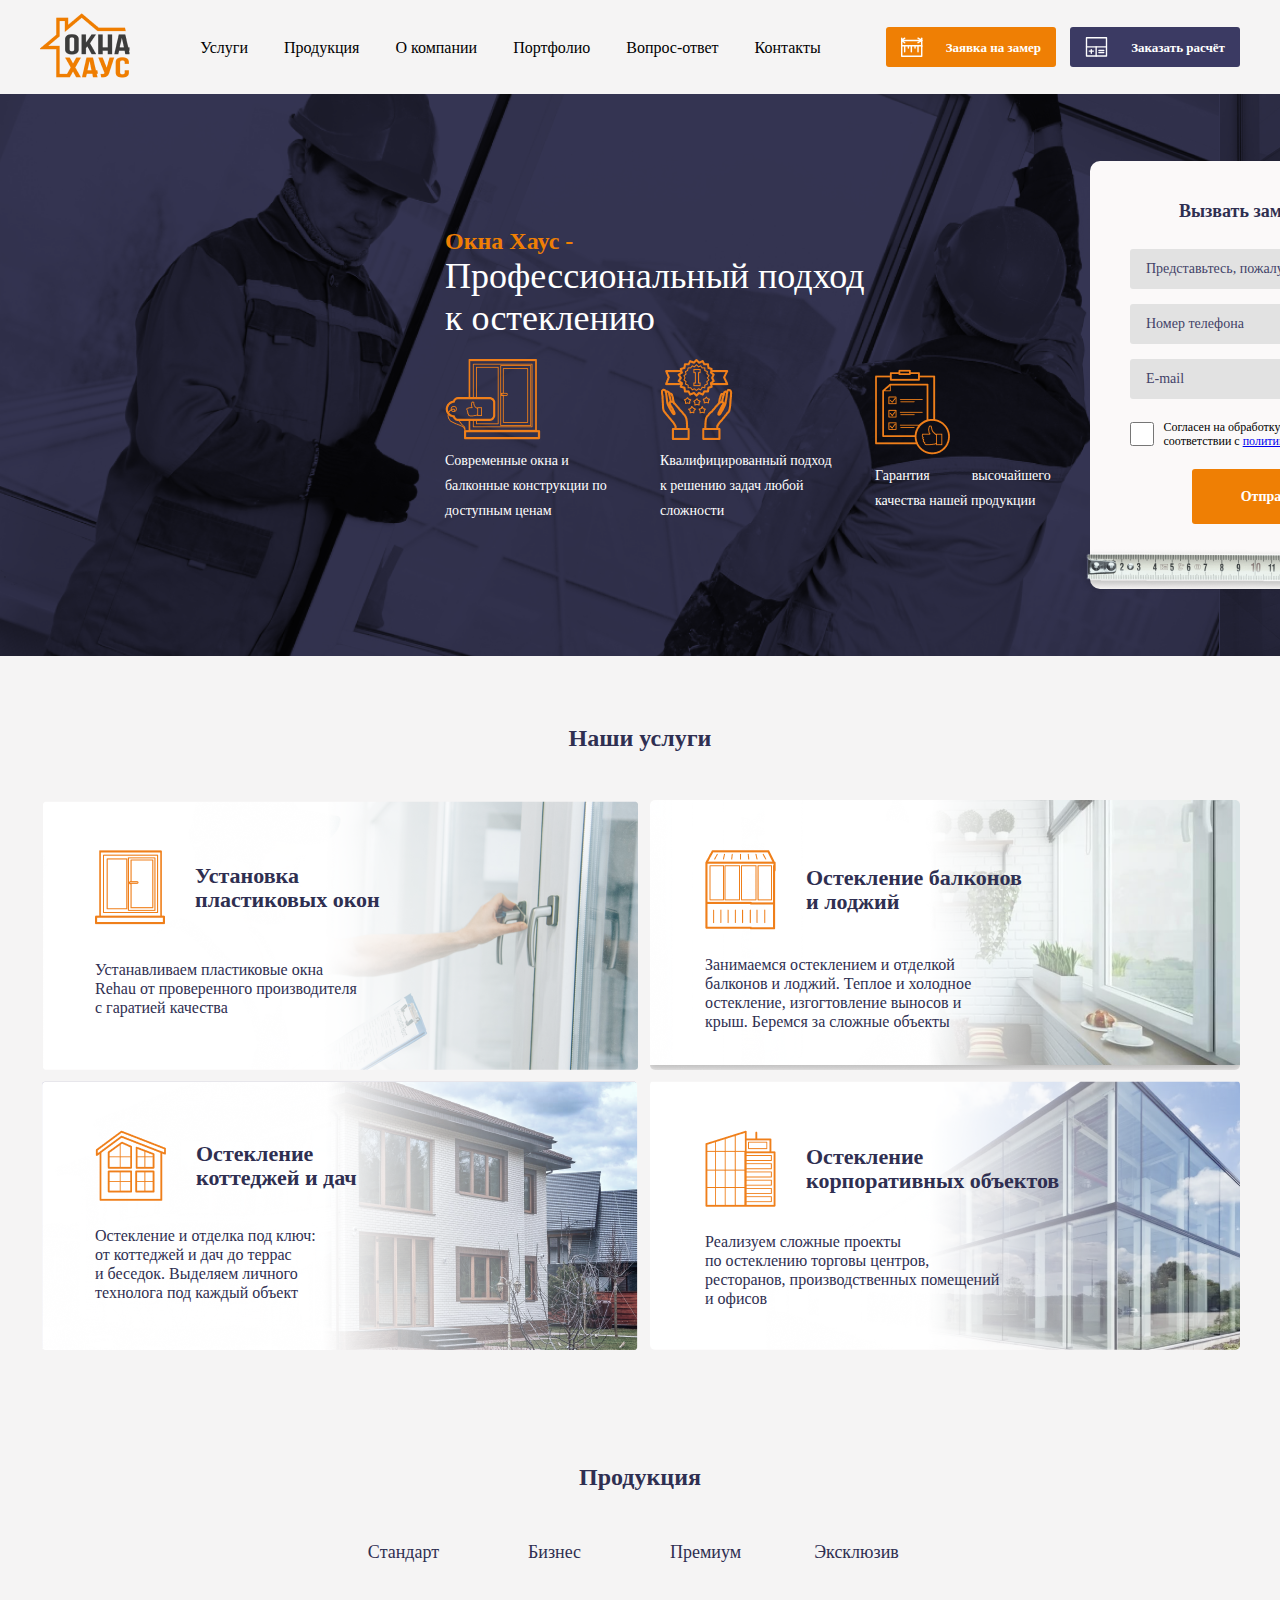
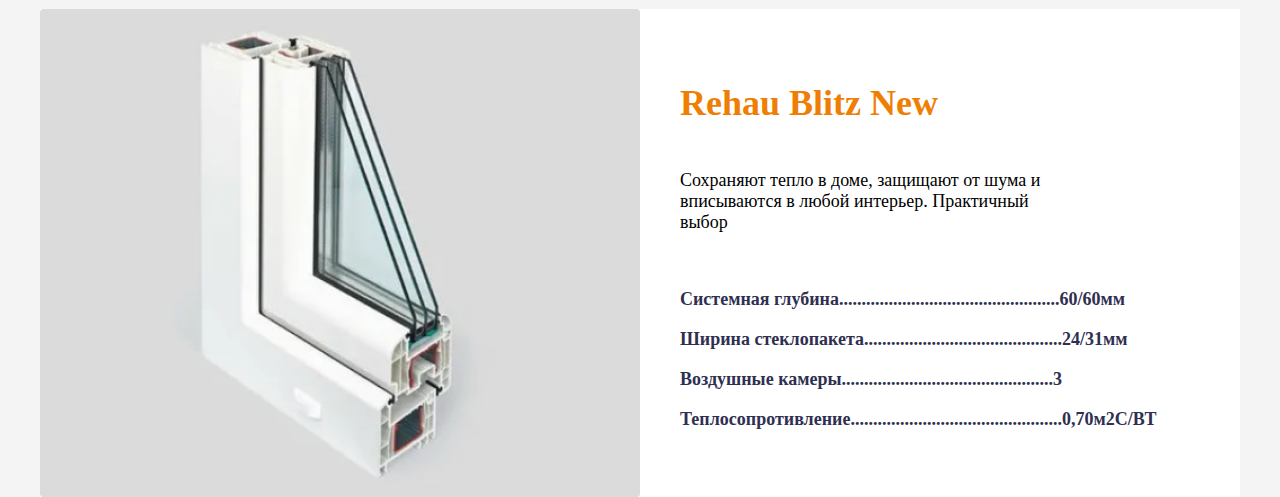
==== commit c942d805: "домашняя работа_12" ====
--- a/index.html
+++ b/index.html
@@ -68,5 +68,90 @@
         </div>
     </div>
 </div>
+<div class="services">
+    <div class="services-show services-show--size">
+        <h1 class="services__heading">Наши услуги</h1>
+        <div class="services__backdrop">
+            <div class="services__foto services__foto--top-left">
+                <div class="services__img-heading services__img-heading--bottom">
+                    <img src="img/12.png">
+                    <div class="services__img-heading-text"><p>Установка</p>
+                        <p>пластиковых окон</p></div>
+                </div>
+                <div class="services__foto-text">
+                    <p>Устанавливаем пластиковые окна</p>
+                    <p>Rehau от проверенного производителя</p>
+                    <p>с гаратией качества</p>
+                </div>
+            </div>
+            <div class="services__foto services__foto--top-right">
+                <div class="services__img-heading">
+                    <img src="img/13.png">
+                    <div class="services__img-heading-text"><p>Остекление балконов</p>
+                        <p>и лоджий</p></div>
+                </div>
+                <div class="services__foto-text">
+                    <p>Занимаемся остеклением и отделкой</p>
+                    <p>балконов и лоджий. Теплое и холодное</p>
+                    <p>остекление, изгогтовление выносов и</p>
+                    <p>крыш. Беремся за сложные объекты</p>
+                </div>
+            </div>
+            <div class="services__foto services__foto--bottom-left">
+                <div class="services__img-heading">
+                    <img src="img/14.png">
+                    <div class="services__img-heading-text"><p>Остекление</p>
+                        <p>коттеджей и дач</p></div>
+                </div>
+                <div class="services__foto-text">
+                    <p>Остекление и отделка под ключ:</p>
+                    <p>от коттеджей и дач до террас</p>
+                    <p>и беседок. Выделяем личного</p>
+                    <p>технолога под каждый объект</p>
+                </div>
+            </div>
+            <div class="services__foto services__foto--bottom-right">
+                <div class="services__img-heading">
+                    <img src="img/15.png">
+                    <div class="services__img-heading-text"><p>Остекление</p>
+                        <p>корпоративных объектов</p></div>
+                </div>
+                <div class="services__foto-text">
+                    <p>Реализуем сложные проекты</p>
+                    <p>по остеклению торговы центров,</p>
+                    <p>ресторанов, производственных помещений</p>
+                    <p>и офисов</p>
+                </div>
+            </div>
+        </div>
+    </div>
+</div>
+<div class="products">
+    <div class="products-show products-show--size">
+        <h2 class="products__heading">Продукция</h2>
+        <div class="products__navigation">
+            <button class="products__navigation-option products__navigation-option_hover">Стандарт</button>
+            <button class="products__navigation-option products__navigation-option_hover">Бизнес</button>
+            <button class="products__navigation-option products__navigation-option_hover">Премиум</button>
+            <button class="products__navigation-option products__navigation-option_hover">Эксклюзив</button>
+        </div>
+        <div class="products__specific">
+            <img class="products__specific-img" src="img/16.png">
+            <div class="products__specific-description">
+                <h2 class="products__specific-heading">Rehau Blitz New</h2>
+                <p class="products__specific-text">Сохраняют тепло в доме, защищают от шума и вписываются в любой
+                    интерьер. Практичный выбор
+                </p>
+                <div class="products__specific-params">
+                    <p>Системная глубина.................................................60/60мм</p>
+                    <p>Ширина стеклопакета............................................24/31мм</p>
+                    <p>Воздушные камеры...............................................3</p>
+                    <p>Теплосопротивление...............................................0,70м2С/ВТ</p>
+                </div>
+            </div>
+        </div>
+    </div>
+</div>
+
 </body>
 </html>
--- a/css/styles.css
+++ b/css/styles.css
@@ -6,6 +6,7 @@
 
 body {
     background-color: rgba(206, 201, 201, 0.2);
+    overflow-x: hidden;
 }
 
 .general {
@@ -96,7 +97,7 @@
     display: flex;
     justify-content: space-between;
     align-items: center;
-    margin: 0 auto;
+    margin: 0 auto 68px auto;
     width: 1920px;
     height: 562px;
     background: url("../img/2.png");
@@ -246,4 +247,180 @@
     position: absolute;
     top: 88.5%;
     right: -7.3%;
-}+}
+
+.services-show--size {
+    display: flex;
+    flex-direction: column;
+    align-items: center;
+    width: 1200px;
+    margin: 0 auto 103px auto;
+}
+
+.services__heading {
+    margin-bottom: 48px;
+    font-family: Roboto;
+    font-style: normal;
+    font-weight: 700;
+    font-size: 24px;
+    line-height: 28px;
+    color: #2f2f51;
+}
+
+.services__backdrop {
+    display: flex;
+    flex-wrap: wrap;
+    width: 100%;
+}
+
+.services__foto {
+    display: flex;
+    flex-direction: column;
+    margin: 0 10px 10px 0;
+    background-repeat: no-repeat;
+    background-position: center;
+    width: 50%;
+    height: 270px;
+    border-radius: 5px;
+}
+
+.services__foto--top-left {
+    background-image: url('../img/8.png');
+}
+
+.services__foto--top-right {
+    background-image: url('../img/9.png');
+}
+
+.services__foto--bottom-left {
+    background-image: url('../img/10.png');
+}
+
+.services__foto--bottom-right {
+    background-image: url('../img/11.png');
+}
+
+.services__foto:nth-of-type(2n) {
+    margin-right: 0;
+    width: calc(50% - 10px);
+}
+
+.services__img-heading {
+    display: flex;
+    align-items: center;
+    margin: 50px 0 25px 55px;
+}
+
+.services__img-heading--bottom {
+    margin-bottom: 35px;
+}
+
+.services__img-heading-text {
+    margin-left: 30px;
+    font-family: Roboto;
+    font-style: normal;
+    font-weight: 700;
+    font-size: 22px;
+    line-height: 24px;
+    color: #2f2f51;
+}
+
+.services__foto-text {
+    margin-left: 55px;
+    font-family: Roboto;
+    font-style: normal;
+    font-weight: 400;
+    font-size: 16px;
+    line-height: 19px;
+    color: #2f2f51;
+}
+
+.products-show--size {
+    display: flex;
+    flex-direction: column;
+    align-items: center;
+    width: 1200px;
+    margin: 0 auto;
+}
+
+.products__heading {
+    margin-bottom: 42px;
+    font-family: Roboto;
+    font-style: normal;
+    font-weight: 700;
+    font-size: 24px;
+    line-height: 28px;
+    color: #2f2f51;
+}
+
+.products__navigation {
+    display: flex;
+    margin-bottom: 37px;
+}
+
+.products__navigation-option {
+    margin-right: 20px;
+    width: 131px;
+    height: 39px;
+    background-color: rgba(245, 241, 241, 0.1);
+    border: none;
+    font-family: Roboto;
+    font-style: normal;
+    font-weight: 400;
+    font-size: 18px;
+    line-height: 21px;
+    color: #2f2f51;
+}
+
+.products__navigation-option_hover:hover {
+    background: #ef7f04;
+    border-radius: 3px;
+    color: white;
+}
+
+.products__specific {
+    display: flex;
+    width: 100%;
+    background: white;
+}
+
+.products__specific-img {
+    width: 50%;
+}
+
+.products__specific-description {
+    display: flex;
+    flex-direction: column;
+    justify-content: space-around;
+    padding: 50px 0 35px 40px;
+    width: 50%;
+}
+
+.products__specific-heading {
+    font-family: Roboto;
+    font-style: normal;
+    font-weight: 700;
+    font-size: 36px;
+    line-height: 42px;
+    color: #ef7f04;
+}
+
+.products__specific-text {
+    width: 390px;
+    font-family: Roboto;
+    font-style: normal;
+    font-weight: 300;
+    font-size: 18px;
+    line-height: 21px;
+    color: black;
+}
+
+.products__specific-params {
+    font-family: Roboto;
+    font-style: normal;
+    font-weight: 700;
+    font-size: 18px;
+    line-height: 40px;
+    color: #2f2f51;
+}
+
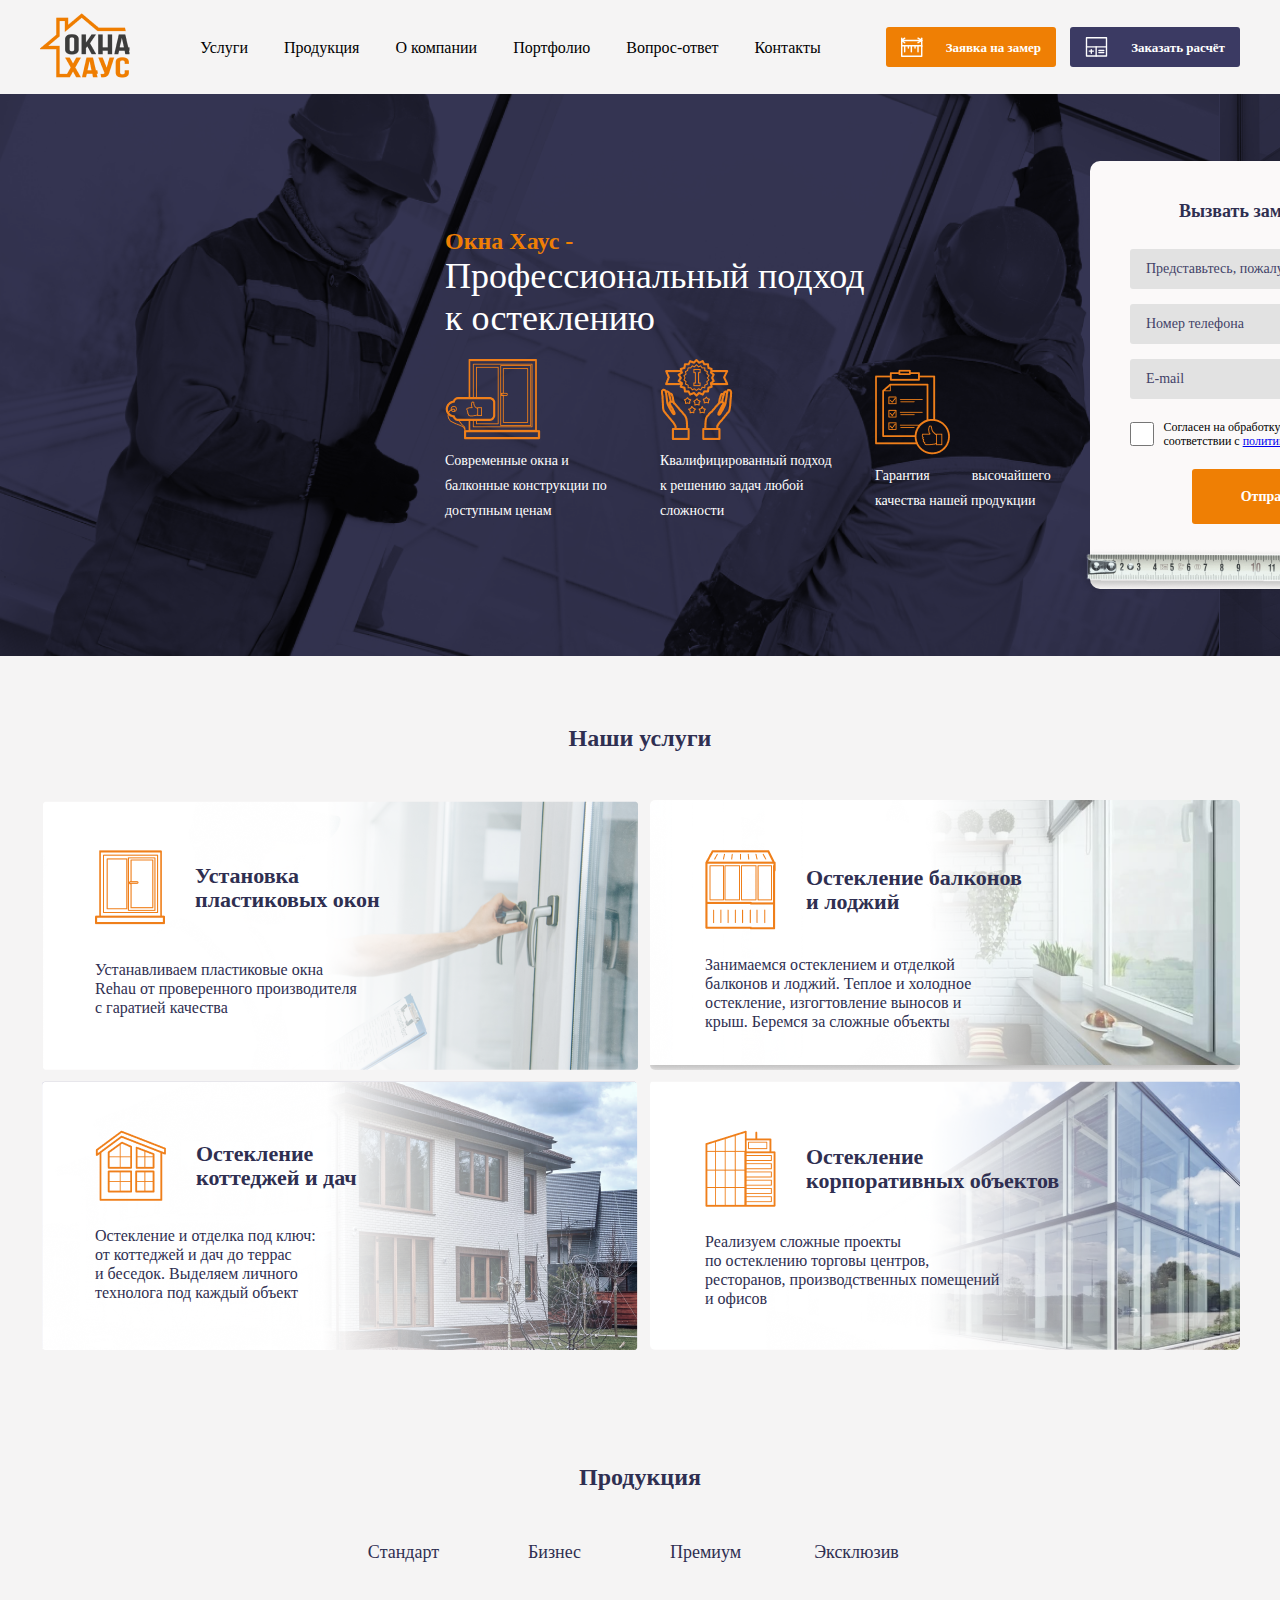
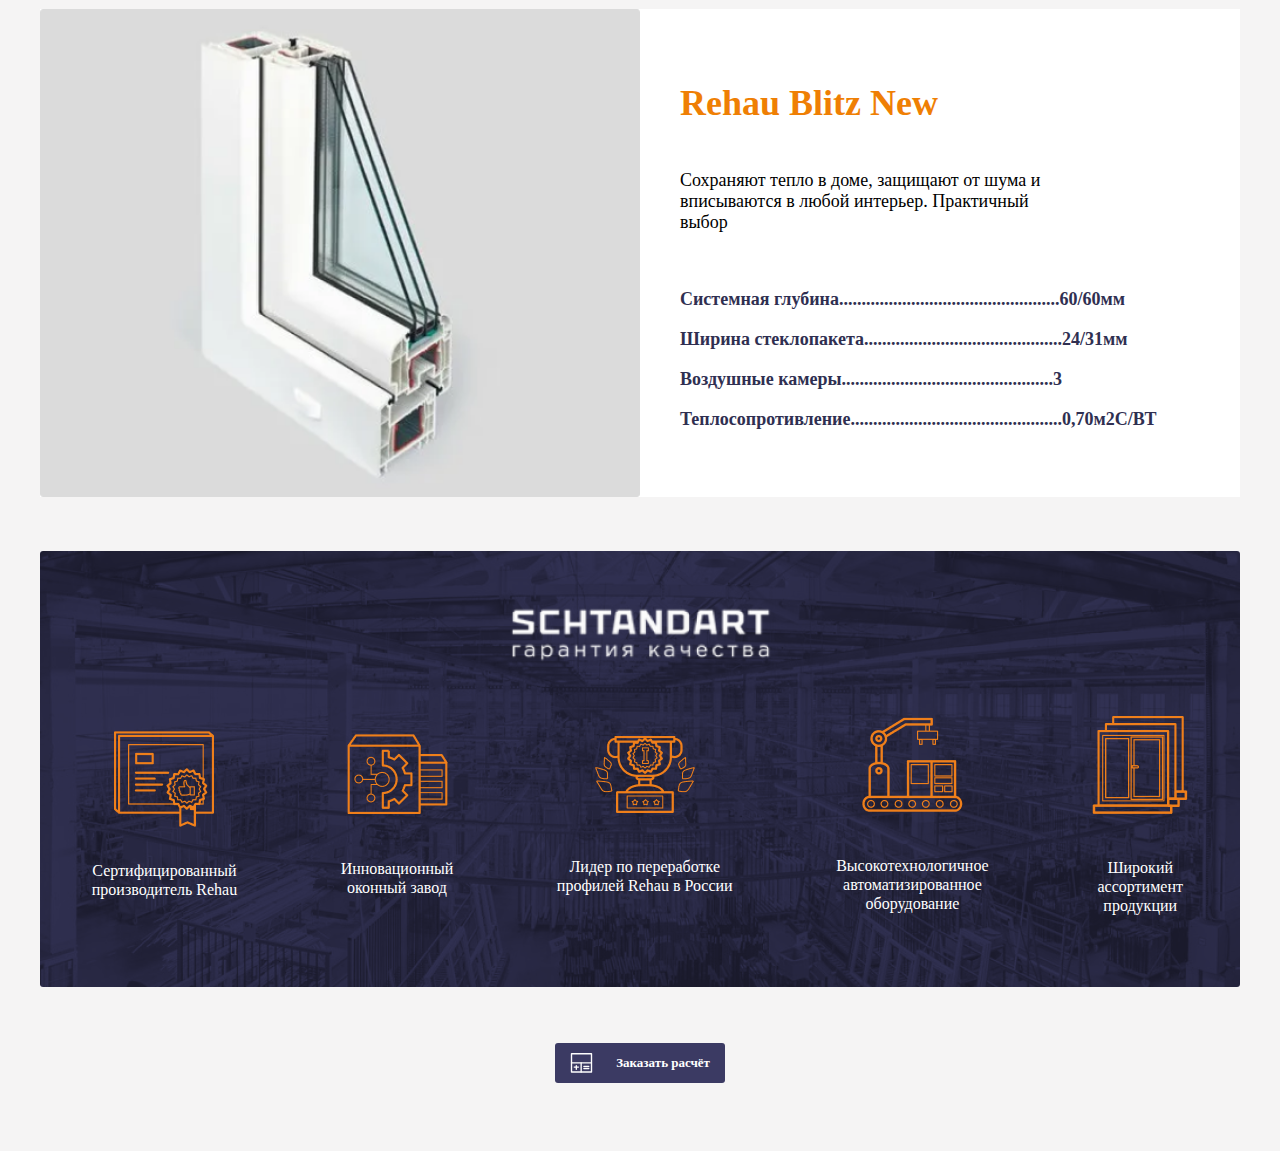
==== commit 27b4cbe7: "домашняя работа_13" ====
--- a/index.html
+++ b/index.html
@@ -152,6 +152,41 @@
         </div>
     </div>
 </div>
-
+<div class="warranty">
+    <div class="warranty-show  warranty-show--size">
+        <div class="warranty__background"><img class="warranty__heading" src="img/18.png">
+            <div class="warranty__pictures">
+                <div class="warranty-image-text">
+                    <div class="warranty__img warranty__img--margin"><img src="img/19.png"></div>
+                    <p class="warranty__img-text">Сертифицированный</p>
+                    <p class="warranty__img-text">производитель Rehau</p>
+                </div>
+                <div class="warranty-image-text">
+                    <div class="warranty__img"><img src="img/20.png"></div>
+                    <p class="warranty__img-text">Инновационный</p>
+                    <p class="warranty__img-text">оконный завод</p>
+                </div>
+                <div class="warranty-image-text">
+                    <div class="warranty__img"><img src="img/21.png"></div>
+                    <p class="warranty__img-text">Лидер по переработке</p>
+                    <p class="warranty__img-text">профилей Rehau в России</p>
+                </div>
+                <div class="warranty-image-text">
+                    <div class="warranty__img"><img src="img/22.png"></div>
+                    <p class="warranty__img-text">Высокотехнологичное</p>
+                    <p class="warranty__img-text">автоматизированное</p>
+                    <p class="warranty__img-text">оборудование</p>
+                </div>
+                <div class="warranty-image-text">
+                    <div class="warranty__img"><img src="img/23.png"></div>
+                    <p class="warranty__img-text">Широкий</p>
+                    <p class="warranty__img-text">ассортимент</p>
+                    <p class="warranty__img-text">продукции</p>
+                </div>
+            </div>
+        </div>
+        <button class="header-button__calculation"><img src="img/2.svg">Заказать расчёт</button>
+    </div>
+</div>
 </body>
 </html>
--- a/css/styles.css
+++ b/css/styles.css
@@ -340,7 +340,7 @@
     flex-direction: column;
     align-items: center;
     width: 1200px;
-    margin: 0 auto;
+    margin: 0 auto 54px auto;
 }
 
 .products__heading {
@@ -424,3 +424,63 @@
     color: #2f2f51;
 }
 
+.warranty-show--size {
+    display: flex;
+    flex-direction: column;
+    align-items: center;
+    width: 1200px;
+    height: 600px;
+    margin: 0 auto;
+}
+
+.warranty__background {
+    display: flex;
+    flex-direction: column;
+    align-items: center;
+    background: url(../img/17.png);
+    background-repeat: no-repeat;
+    background-color: #313153;
+    background-blend-mode: multiply;
+    border-radius: 3px;
+    width: 1200px;
+    height: 436px;
+    margin-bottom: 56px;
+}
+
+.warranty__heading {
+    margin: 35px 0 35px 0;
+}
+
+.warranty__pictures {
+    display: flex;
+    flex-direction: row;
+    justify-content: space-around;
+    width: 100%;
+}
+
+.warranty-image-text {
+    display: flex;
+    flex-direction: column;
+    justify-content: center;
+    align-items: center;
+}
+
+.warranty__img {
+    margin-bottom: 40px;
+}
+
+.warranty__img--margin {
+    margin-bottom: 30px;
+}
+
+.warranty__img-text {
+    font-family: Roboto;
+    font-style: normal;
+    font-weight: 400;
+    font-size: 16px;
+    line-height: 19px;
+    color: white;
+}
+
+
+
